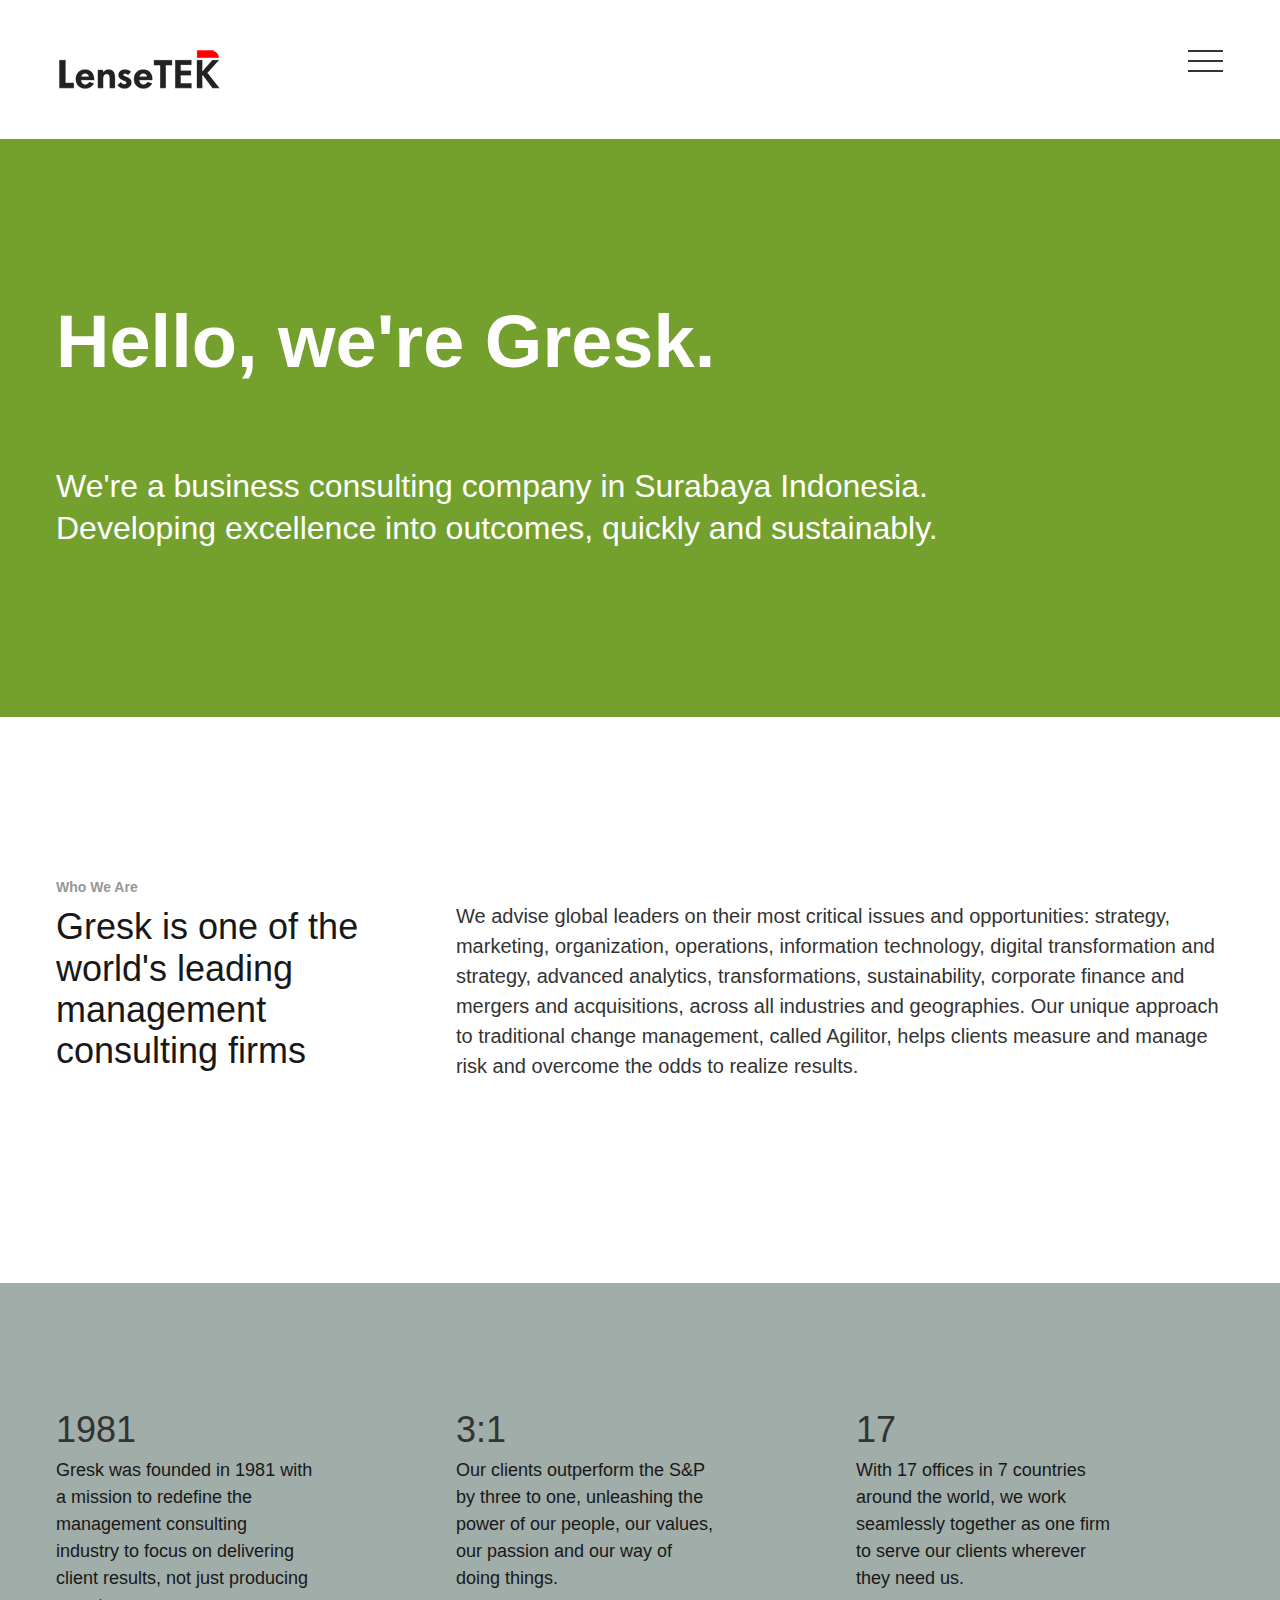
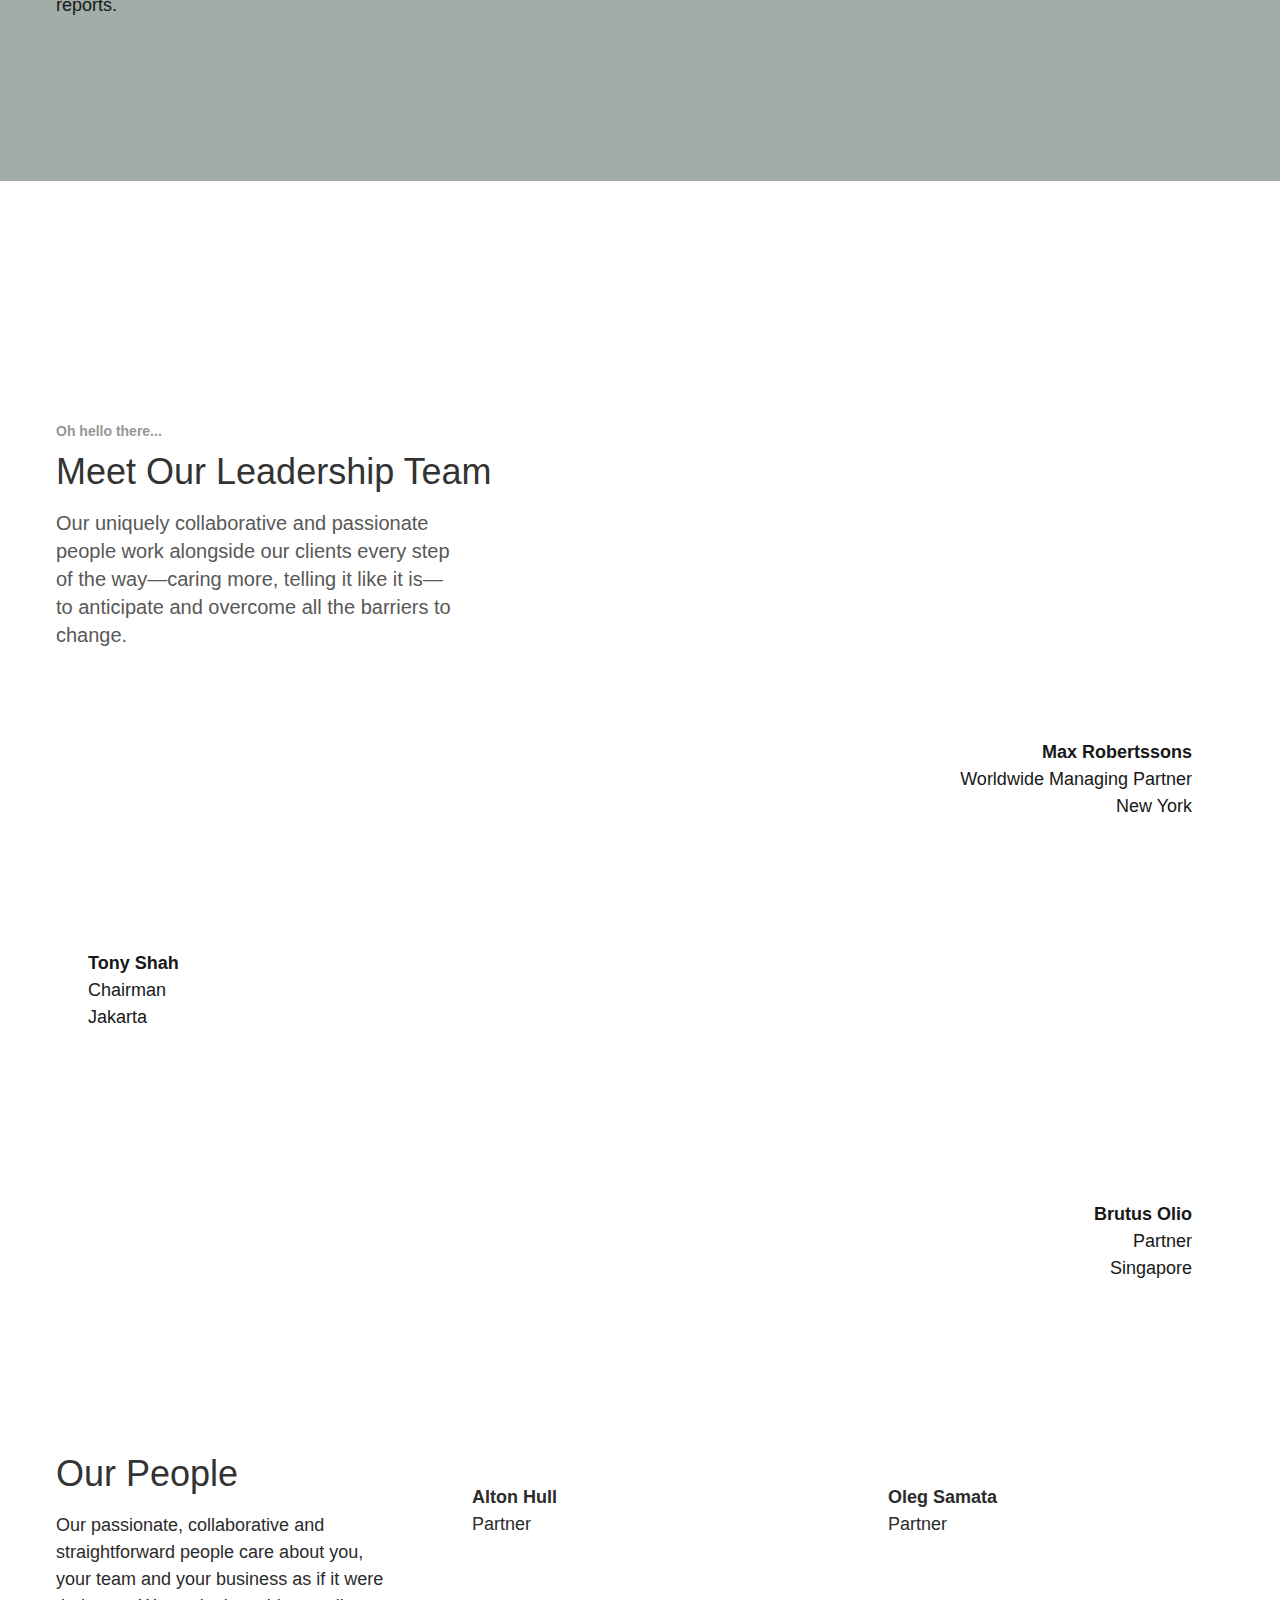
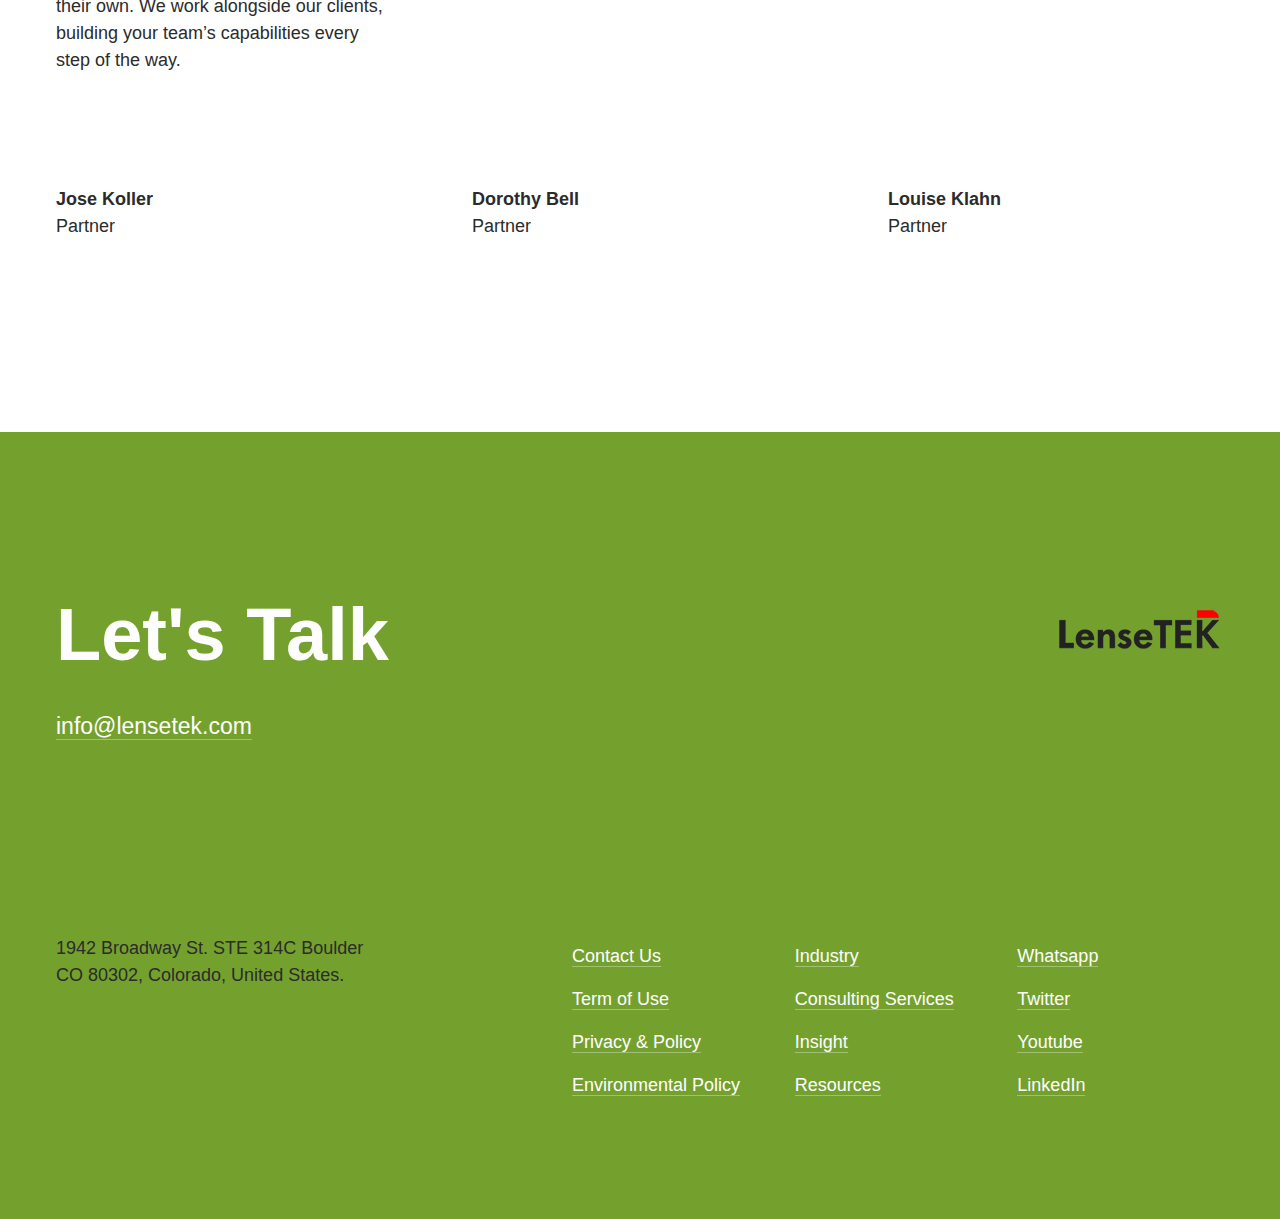
==== about.html @ 1c57162d "Update about.html" ====
<!DOCTYPE html>
<!--  This site was created in Webflow. http://www.webflow.com  -->
<!--  Last Published: Thu Jul 11 2019 02:22:28 GMT+0000 (UTC)  -->
<html
  data-wf-page="5d15b0f7940ad01606e77130"
  data-wf-site="5d11db7bf9a609f7ab646d8c"
>
  <head>
    <meta charset="utf-8" />
    <title>About</title>
    <meta
      content="Some keywords that best describes your site"
      name="description"
    />
    <meta content="About" property="og:title" />
    <meta
      content="Some keywords that best describes your site"
      property="og:description"
    />
    <meta content="summary" name="twitter:card" />
    <meta content="width=device-width, initial-scale=1" name="viewport" />

    <link href="css/normalize.css" rel="stylesheet" type="text/css" />
    <link href="css/webflow.css" rel="stylesheet" type="text/css" />
    <link href="css/gresk.webflow.css" rel="stylesheet" type="text/css" />
    <script
      src="https://ajax.googleapis.com/ajax/libs/webfont/1.6.26/webfont.js"
      type="text/javascript"
    ></script>
    <script type="text/javascript">
      WebFont.load({
        google: {
          families: [
            "Montserrat:100,100italic,200,200italic,300,300italic,400,400italic,500,500italic,600,600italic,700,700italic,800,800italic,900,900italic",
            "Gothic A1:regular,700,900",
          ],
        },
      });
    </script>
    <!-- [if lt IE 9]><script src="https://cdnjs.cloudflare.com/ajax/libs/html5shiv/3.7.3/html5shiv.min.js" type="text/javascript"></script><![endif] -->

    <link href="images/Slice-2.png" rel="shortcut icon" type="image/x-icon" />
    <link href="images/Slice-2_1.png" rel="apple-touch-icon" />
  </head>
  <body>
    <div class="nav-wrapper">
      <div class="container navigation-bar">
        <div class="logo">
          <a href="index.html" class="logo-block w-inline-block"
            ><img src="images/Lensetek.png" alt=""
          /></a>
        </div>
        <div class="navbar">
          <div
            data-collapse="all"
            data-animation="default"
            data-duration="400"
            class="simple-nav w-nav"
          >
            <div class="menu-container w-container">
              <nav role="navigation" class="simple-nav-link-holder w-nav-menu">
                <a href="index.html" class="simple-link w-nav-link">Home</a
                ><a href="about.html" class="simple-link w-nav-link w--current"
                  >About</a
                ><a
                  href="consulting-services.html"
                  class="simple-link w-nav-link"
                  >Consulting Services</a
                ><a href="contact-us.html" class="simple-link w-nav-link"
                  >Contact</a
                >
              </nav>
              <div data-ix="shortend" class="simple-menu-button w-nav-button">
                <div class="line-1 simple"></div>
                <div class="line-2 simple"></div>
                <div class="line-3 simple"></div>
              </div>
            </div>
          </div>
        </div>
      </div>
    </div>
    <div class="header-section">
      <div class="container header-container">
        <div class="col">
          <h1 class="heading-beta">Hello, we&#x27;re Gresk.</h1>
        </div>
      </div>
      <div class="container">
        <div class="col lg-12">
          <div class="ultra-big-fat-paragraph">
            We&#x27;re a business consulting company in Surabaya Indonesia.<br />Developing
            excellence into outcomes, quickly and sustainably.
          </div>
        </div>
      </div>
    </div>
    <div class="section padding-top-large">
      <div class="container">
        <div class="col lg-4">
          <div class="pre-title">Who We Are</div>
          <p class="heading-2">
            Gresk is one of the world&#x27;s leading management consulting firms
          </p>
        </div>
        <div class="col flow">
          <p class="fat-paragraph margin-top">
            We advise global leaders on their most critical issues and
            opportunities: strategy, marketing, organization, operations,
            information technology, digital transformation and strategy,
            advanced analytics, transformations, sustainability, corporate
            finance and mergers and acquisitions, across all industries and
            geographies. Our unique approach to traditional change management,
            called Agilitor, helps clients measure and manage risk and overcome
            the odds to realize results.
          </p>
        </div>
      </div>
    </div>
    <div class="section">
      <div class="container extended bg-accent vertical-padding-xtra-large">
        <div class="container">
          <div class="col lg-4">
            <div
              data-w-id="78e17f89-5df2-9b90-a77c-7625f9e46a4c"
              class="fact-numbers"
            >
              1981
            </div>
            <p class="short-description">
              Gresk was founded in 1981 with a mission to redefine the
              management consulting industry to focus on delivering client
              results, not just producing reports.
            </p>
          </div>
          <div class="col lg-4">
            <div
              data-w-id="e4146ecc-4098-86a0-d9c3-afc88fdfda62"
              class="fact-numbers"
            >
              3:1
            </div>
            <p class="short-description">
              Our clients outperform the S&amp;P by three to one, unleashing the
              power of our people, our values, our passion and our way of doing
              things.
            </p>
          </div>
          <div class="col lg-4">
            <div
              data-w-id="1133f1d4-de45-e237-1d0f-01ccca6af053"
              class="fact-numbers"
            >
              17
            </div>
            <p class="short-description">
              With 17 offices in 7 countries around the world, we work
              seamlessly together as one firm to serve our clients wherever they
              need us.
            </p>
          </div>
        </div>
      </div>
    </div>
    <div class="section padding-bottom-large padding-top-double">
      <div class="container flex-v overflow-hidden">
        <div class="col margin-bottom-large">
          <div class="pre-title">Oh hello there...</div>
          <div class="title-1">Meet Our Leadership Team</div>
          <p class="short-paragraph">
            Our uniquely collaborative and passionate people work alongside our
            clients every step of the way—caring more, telling it like it is—to
            anticipate and overcome all the barriers to change.
          </p>
        </div>
        <div class="col flex align-bottom margin-bottom-large">
          <p class="team-text align-right">
            <span class="team-name">Max Robertssons</span><br />Worldwide
            Managing Partner<br />New York
          </p>
          <img
            src="http://via.placeholder.com/800x450"
            alt=""
            class="leadership-photo"
          />
        </div>
        <div class="col flex margin-bottom-large">
          <img
            src="http://via.placeholder.com/800x450"
            alt=""
            class="leadership-photo"
          />
          <p class="team-text">
            <span class="team-name">Tony Shah</span><br />Chairman<br />Jakarta
          </p>
        </div>
        <div class="col flex margin-bottom-large">
          <p class="team-text align-right">
            <span class="team-name">Brutus Olio</span
            ><br />Partner<br />Singapore
          </p>
          <img
            src="http://via.placeholder.com/800x450"
            alt=""
            class="leadership-photo"
          />
        </div>
        <div class="col">
          <div class="w-layout-grid team-grid">
            <div id="w-node-661b41d1bced-06e77130" class="team-item-container">
              <div class="title-1">Our People</div>
              <div>
                Our passionate, collaborative and straightforward people care
                about you, your team and your business as if it were their own.
                We work alongside our clients, building your team’s capabilities
                every step of the way.
              </div>
            </div>
            <div class="team-item-container">
              <img
                src="http://via.placeholder.com/340x225"
                alt=""
                class="team-people-photo margin-bottom"
              />
              <div class="team-name">Alton Hull</div>
              <div>Partner</div>
            </div>
            <div class="team-item-container">
              <img
                src="http://via.placeholder.com/340x225"
                alt=""
                class="team-people-photo margin-bottom"
              />
              <div class="team-name">Oleg Samata</div>
              <div>Partner</div>
            </div>
            <div class="team-item-container">
              <img
                src="http://via.placeholder.com/340x225"
                alt=""
                class="team-people-photo margin-bottom"
              />
              <div class="team-name">Jose Koller</div>
              <div>Partner</div>
            </div>
            <div class="team-item-container">
              <img
                src="http://via.placeholder.com/340x225"
                alt=""
                class="team-people-photo margin-bottom"
              />
              <div class="team-name">Dorothy Bell</div>
              <div>Partner</div>
            </div>
            <div class="team-item-container">
              <img
                src="http://via.placeholder.com/340x225"
                alt=""
                class="team-people-photo margin-bottom"
              />
              <div class="team-name">Louise Klahn</div>
              <div>Partner</div>
            </div>
          </div>
        </div>
      </div>
    </div>
    <div class="section section-footer">
      <div class="container footer-top">
        <div class="col flow">
          <div class="heading-beta margin-bottom">Let&#x27;s Talk</div>
          <a href="mailto:info@lensetek.com" class="email-address"
            >info@lensetek.com</a
          >
        </div>
        <div class="col sm-12"><img src="images/Lensetek.png" alt="" /></div>
      </div>
      <div class="container">
        <div class="col flow">
          <div>
            1942 Broadway St. STE 314C Boulder<br />CO 80302, Colorado, United
            States.
          </div>
        </div>
        <div class="col flex flex-width-700">
          <div class="footer-nav-block flex xs-12">
            <div class="footer-menu-list">
              <a href="#" class="footer-link-item">Contact Us</a>
            </div>
            <div class="footer-menu-list">
              <a href="#" class="footer-link-item">Term of Use</a>
            </div>
            <div class="footer-menu-list">
              <a href="#" class="footer-link-item">Privacy & Policy</a>
            </div>
            <div class="footer-menu-list">
              <a href="#" class="footer-link-item">Environmental Policy</a>
            </div>
          </div>
          <div class="footer-nav-block flex xs-12">
            <div class="footer-menu-list">
              <a href="#" class="footer-link-item">Industry</a>
            </div>
            <div class="footer-menu-list">
              <a href="#" class="footer-link-item">Consulting Services</a>
            </div>
            <div class="footer-menu-list">
              <a href="#" class="footer-link-item">Insight</a>
            </div>
            <div class="footer-menu-list">
              <a href="#" class="footer-link-item">Resources</a>
            </div>
          </div>
          <div class="footer-nav-block flex xs-12">
            <div class="footer-menu-list">
              <a
                href="https://rebrand.ly/WebsiteLensetek1"
                class="footer-link-item"
                >Whatsapp</a
              >
            </div>
            <div class="footer-menu-list">
              <a
                href="https://twitter.com/andyismail?s=20"
                class="footer-link-item"
                >Twitter</a
              >
            </div>
            <div class="footer-menu-list">
              <a
                href="https://www.youtube.com/@asadeltek"
                class="footer-link-item"
                >Youtube</a
              >
            </div>
            <div class="footer-menu-list">
              <a
                href="https://id.linkedin.com/company/asadeltek"
                class="footer-link-item"
                >LinkedIn</a
              >
            </div>
          </div>
        </div>
      </div>
    </div>
    <script
      src="https://d3e54v103j8qbb.cloudfront.net/js/jquery-3.4.1.min.220afd743d.js"
      type="text/javascript"
      integrity="sha256-CSXorXvZcTkaix6Yvo6HppcZGetbYMGWSFlBw8HfCJo="
      crossorigin="anonymous"
    ></script>
    <script src="js/webflow.js" type="text/javascript"></script>
    <!-- [if lte IE 9]><script src="https://cdnjs.cloudflare.com/ajax/libs/placeholders/3.0.2/placeholders.min.js"></script><![endif] -->
  </body>
</html>
---- css/webflow.css ----
@font-face {
  font-family: 'webflow-icons';
  src: url("[data-uri]") format('truetype');
  font-weight: normal;
  font-style: normal;
}
[class^="w-icon-"],
[class*=" w-icon-"] {
  /* use !important to prevent issues with browser extensions that change fonts */
  font-family: 'webflow-icons' !important;
  speak: none;
  font-style: normal;
  font-weight: normal;
  font-variant: normal;
  text-transform: none;
  line-height: 1;
  /* Better Font Rendering =========== */
  -webkit-font-smoothing: antialiased;
  -moz-osx-font-smoothing: grayscale;
}
.w-icon-slider-right:before {
  content: "\e600";
}
.w-icon-slider-left:before {
  content: "\e601";
}
.w-icon-nav-menu:before {
  content: "\e602";
}
.w-icon-arrow-down:before,
.w-icon-dropdown-toggle:before {
  content: "\e603";
}
.w-icon-file-upload-remove:before {
  content: "\e900";
}
.w-icon-file-upload-icon:before {
  content: "\e903";
}
* {
  -webkit-box-sizing: border-box;
  -moz-box-sizing: border-box;
  box-sizing: border-box;
}
html {
  height: 100%;
}
body {
  margin: 0;
  min-height: 100%;
  background-color: #fff;
  font-family: Arial, sans-serif;
  font-size: 14px;
  line-height: 20px;
  color: #333;
}
img {
  max-width: 100%;
  vertical-align: middle;
  display: inline-block;
}
html.w-mod-touch * {
  background-attachment: scroll !important;
}
.w-block {
  display: block;
}
.w-inline-block {
  max-width: 100%;
  display: inline-block;
}
.w-clearfix:before,
.w-clearfix:after {
  content: " ";
  display: table;
  grid-column-start: 1;
  grid-row-start: 1;
  grid-column-end: 2;
  grid-row-end: 2;
}
.w-clearfix:after {
  clear: both;
}
.w-hidden {
  display: none;
}
.w-button {
  display: inline-block;
  padding: 9px 15px;
  background-color: #3898EC;
  color: white;
  border: 0;
  line-height: inherit;
  text-decoration: none;
  cursor: pointer;
  border-radius: 0;
}
input.w-button {
  -webkit-appearance: button;
}
html[data-w-dynpage] [data-w-cloak] {
  color: transparent !important;
}
.w-webflow-badge,
.w-webflow-badge * {
  position: static;
  left: auto;
  top: auto;
  right: auto;
  bottom: auto;
  z-index: auto;
  display: block;
  visibility: visible;
  overflow: visible;
  overflow-x: visible;
  overflow-y: visible;
  box-sizing: border-box;
  width: auto;
  height: auto;
  max-height: none;
  max-width: none;
  min-height: 0;
  min-width: 0;
  margin: 0;
  padding: 0;
  float: none;
  clear: none;
  border: 0 none transparent;
  border-radius: 0;
  background: none;
  background-image: none;
  background-position: 0% 0%;
  background-size: auto auto;
  background-repeat: repeat;
  background-origin: padding-box;
  background-clip: border-box;
  background-attachment: scroll;
  background-color: transparent;
  box-shadow: none;
  opacity: 1.0;
  transform: none;
  transition: none;
  direction: ltr;
  font-family: inherit;
  font-weight: inherit;
  color: inherit;
  font-size: inherit;
  line-height: inherit;
  font-style: inherit;
  font-variant: inherit;
  text-align: inherit;
  letter-spacing: inherit;
  text-decoration: inherit;
  text-indent: 0;
  text-transform: inherit;
  list-style-type: disc;
  text-shadow: none;
  font-smoothing: auto;
  vertical-align: baseline;
  cursor: inherit;
  white-space: inherit;
  word-break: normal;
  word-spacing: normal;
  word-wrap: normal;
}
.w-webflow-badge {
  position: fixed !important;
  display: inline-block !important;
  visibility: visible !important;
  opacity: 1 !important;
  z-index: 2147483647 !important;
  top: auto !important;
  right: 12px !important;
  bottom: 12px !important;
  left: auto !important;
  color: #AAADB0 !important;
  background-color: #fff !important;
  border-radius: 3px !important;
  padding: 6px 8px 6px 6px !important;
  font-size: 12px !important;
  opacity: 1.0 !important;
  line-height: 14px !important;
  text-decoration: none !important;
  transform: none !important;
  margin: 0 !important;
  width: auto !important;
  height: auto !important;
  overflow: visible !important;
  white-space: nowrap;
  box-shadow: 0 0 0 1px rgba(0, 0, 0, 0.1), 0px 1px 3px rgba(0, 0, 0, 0.1);
  cursor: pointer;
}
.w-webflow-badge > img {
  display: inline-block !important;
  visibility: visible !important;
  opacity: 1 !important;
  vertical-align: middle !important;
}
h1,
h2,
h3,
h4,
h5,
h6 {
  font-weight: bold;
  margin-bottom: 10px;
}
h1 {
  font-size: 38px;
  line-height: 44px;
  margin-top: 20px;
}
h2 {
  font-size: 32px;
  line-height: 36px;
  margin-top: 20px;
}
h3 {
  font-size: 24px;
  line-height: 30px;
  margin-top: 20px;
}
h4 {
  font-size: 18px;
  line-height: 24px;
  margin-top: 10px;
}
h5 {
  font-size: 14px;
  line-height: 20px;
  margin-top: 10px;
}
h6 {
  font-size: 12px;
  line-height: 18px;
  margin-top: 10px;
}
p {
  margin-top: 0;
  margin-bottom: 10px;
}
blockquote {
  margin: 0 0 10px 0;
  padding: 10px 20px;
  border-left: 5px solid #E2E2E2;
  font-size: 18px;
  line-height: 22px;
}
figure {
  margin: 0;
  margin-bottom: 10px;
}
figcaption {
  margin-top: 5px;
  text-align: center;
}
ul,
ol {
  margin-top: 0px;
  margin-bottom: 10px;
  padding-left: 40px;
}
.w-list-unstyled {
  padding-left: 0;
  list-style: none;
}
.w-embed:before,
.w-embed:after {
  content: " ";
  display: table;
  grid-column-start: 1;
  grid-row-start: 1;
  grid-column-end: 2;
  grid-row-end: 2;
}
.w-embed:after {
  clear: both;
}
.w-video {
  width: 100%;
  position: relative;
  padding: 0;
}
.w-video iframe,
.w-video object,
.w-video embed {
  position: absolute;
  top: 0;
  left: 0;
  width: 100%;
  height: 100%;
}
fieldset {
  padding: 0;
  margin: 0;
  border: 0;
}
button,
html input[type="button"],
input[type="reset"] {
  border: 0;
  cursor: pointer;
  -webkit-appearance: button;
}
.w-form {
  margin: 0 0 15px;
}
.w-form-done {
  display: none;
  padding: 20px;
  text-align: center;
  background-color: #dddddd;
}
.w-form-fail {
  display: none;
  margin-top: 10px;
  padding: 10px;
  background-color: #ffdede;
}
label {
  display: block;
  margin-bottom: 5px;
  font-weight: bold;
}
.w-input,
.w-select {
  display: block;
  width: 100%;
  height: 38px;
  padding: 8px 12px;
  margin-bottom: 10px;
  font-size: 14px;
  line-height: 1.428571429;
  color: #333333;
  vertical-align: middle;
  background-color: #ffffff;
  border: 1px solid #cccccc;
}
.w-input:-moz-placeholder,
.w-select:-moz-placeholder {
  color: #999;
}
.w-input::-moz-placeholder,
.w-select::-moz-placeholder {
  color: #999;
  opacity: 1;
}
.w-input:-ms-input-placeholder,
.w-select:-ms-input-placeholder {
  color: #999;
}
.w-input::-webkit-input-placeholder,
.w-select::-webkit-input-placeholder {
  color: #999;
}
.w-input:focus,
.w-select:focus {
  border-color: #3898EC;
  outline: 0;
}
.w-input[disabled],
.w-select[disabled],
.w-input[readonly],
.w-select[readonly],
fieldset[disabled] .w-input,
fieldset[disabled] .w-select {
  cursor: not-allowed;
  background-color: #eeeeee;
}
textarea.w-input,
textarea.w-select {
  height: auto;
}
.w-select {
  background-color: #f3f3f3;
}
.w-select[multiple] {
  height: auto;
}
.w-form-label {
  display: inline-block;
  cursor: pointer;
  font-weight: normal;
  margin-bottom: 0px;
}
.w-radio {
  display: block;
  margin-bottom: 5px;
  padding-left: 20px;
}
.w-radio:before,
.w-radio:after {
  content: " ";
  display: table;
  grid-column-start: 1;
  grid-row-start: 1;
  grid-column-end: 2;
  grid-row-end: 2;
}
.w-radio:after {
  clear: both;
}
.w-radio-input {
  margin: 4px 0 0;
  margin-top: 1px \9;
  line-height: normal;
  float: left;
  margin-left: -20px;
}
.w-radio-input {
  margin-top: 3px;
}
.w-file-upload {
  display: block;
  margin-bottom: 10px;
}
.w-file-upload-input {
  width: 0.1px;
  height: 0.1px;
  opacity: 0;
  overflow: hidden;
  position: absolute;
  z-index: -100;
}
.w-file-upload-default,
.w-file-upload-uploading,
.w-file-upload-success {
  display: inline-block;
  color: #333333;
}
.w-file-upload-error {
  display: block;
  margin-top: 10px;
}
.w-file-upload-default.w-hidden,
.w-file-upload-uploading.w-hidden,
.w-file-upload-error.w-hidden,
.w-file-upload-success.w-hidden {
  display: none;
}
.w-file-upload-uploading-btn {
  display: flex;
  font-size: 14px;
  font-weight: normal;
  cursor: pointer;
  margin: 0;
  padding: 8px 12px;
  border: 1px solid #cccccc;
  background-color: #fafafa;
}
.w-file-upload-file {
  display: flex;
  flex-grow: 1;
  justify-content: space-between;
  margin: 0;
  padding: 8px 9px 8px 11px;
  border: 1px solid #cccccc;
  background-color: #fafafa;
}
.w-file-upload-file-name {
  font-size: 14px;
  font-weight: normal;
  display: block;
}
.w-file-remove-link {
  margin-top: 3px;
  margin-left: 10px;
  width: auto;
  height: auto;
  padding: 3px;
  display: block;
  cursor: pointer;
}
.w-icon-file-upload-remove {
  margin: auto;
  font-size: 10px;
}
.w-file-upload-error-msg {
  display: inline-block;
  color: #ea384c;
  padding: 2px 0;
}
.w-file-upload-info {
  display: inline-block;
  line-height: 38px;
  padding: 0 12px;
}
.w-file-upload-label {
  display: inline-block;
  font-size: 14px;
  font-weight: normal;
  cursor: pointer;
  margin: 0;
  padding: 8px 12px;
  border: 1px solid #cccccc;
  background-color: #fafafa;
}
.w-icon-file-upload-icon,
.w-icon-file-upload-uploading {
  display: inline-block;
  margin-right: 8px;
  width: 20px;
}
.w-icon-file-upload-uploading {
  height: 20px;
}
.w-container {
  margin-left: auto;
  margin-right: auto;
  max-width: 940px;
}
.w-container:before,
.w-container:after {
  content: " ";
  display: table;
  grid-column-start: 1;
  grid-row-start: 1;
  grid-column-end: 2;
  grid-row-end: 2;
}
.w-container:after {
  clear: both;
}
.w-container .w-row {
  margin-left: -10px;
  margin-right: -10px;
}
.w-row:before,
.w-row:after {
  content: " ";
  display: table;
  grid-column-start: 1;
  grid-row-start: 1;
  grid-column-end: 2;
  grid-row-end: 2;
}
.w-row:after {
  clear: both;
}
.w-row .w-row {
  margin-left: 0;
  margin-right: 0;
}
.w-col {
  position: relative;
  float: left;
  width: 100%;
  min-height: 1px;
  padding-left: 10px;
  padding-right: 10px;
}
.w-col .w-col {
  padding-left: 0;
  padding-right: 0;
}
.w-col-1 {
  width: 8.33333333%;
}
.w-col-2 {
  width: 16.66666667%;
}
.w-col-3 {
  width: 25%;
}
.w-col-4 {
  width: 33.33333333%;
}
.w-col-5 {
  width: 41.66666667%;
}
.w-col-6 {
  width: 50%;
}
.w-col-7 {
  width: 58.33333333%;
}
.w-col-8 {
  width: 66.66666667%;
}
.w-col-9 {
  width: 75%;
}
.w-col-10 {
  width: 83.33333333%;
}
.w-col-11 {
  width: 91.66666667%;
}
.w-col-12 {
  width: 100%;
}
.w-hidden-main {
  display: none !important;
}
@media screen and (max-width: 991px) {
  .w-container {
    max-width: 728px;
  }
  .w-hidden-main {
    display: inherit !important;
  }
  .w-hidden-medium {
    display: none !important;
  }
  .w-col-medium-1 {
    width: 8.33333333%;
  }
  .w-col-medium-2 {
    width: 16.66666667%;
  }
  .w-col-medium-3 {
    width: 25%;
  }
  .w-col-medium-4 {
    width: 33.33333333%;
  }
  .w-col-medium-5 {
    width: 41.66666667%;
  }
  .w-col-medium-6 {
    width: 50%;
  }
  .w-col-medium-7 {
    width: 58.33333333%;
  }
  .w-col-medium-8 {
    width: 66.66666667%;
  }
  .w-col-medium-9 {
    width: 75%;
  }
  .w-col-medium-10 {
    width: 83.33333333%;
  }
  .w-col-medium-11 {
    width: 91.66666667%;
  }
  .w-col-medium-12 {
    width: 100%;
  }
  .w-col-stack {
    width: 100%;
    left: auto;
    right: auto;
  }
}
@media screen and (max-width: 767px) {
  .w-hidden-main {
    display: inherit !important;
  }
  .w-hidden-medium {
    display: inherit !important;
  }
  .w-hidden-small {
    display: none !important;
  }
  .w-row,
  .w-container .w-row {
    margin-left: 0;
    margin-right: 0;
  }
  .w-col {
    width: 100%;
    left: auto;
    right: auto;
  }
  .w-col-small-1 {
    width: 8.33333333%;
  }
  .w-col-small-2 {
    width: 16.66666667%;
  }
  .w-col-small-3 {
    width: 25%;
  }
  .w-col-small-4 {
    width: 33.33333333%;
  }
  .w-col-small-5 {
    width: 41.66666667%;
  }
  .w-col-small-6 {
    width: 50%;
  }
  .w-col-small-7 {
    width: 58.33333333%;
  }
  .w-col-small-8 {
    width: 66.66666667%;
  }
  .w-col-small-9 {
    width: 75%;
  }
  .w-col-small-10 {
    width: 83.33333333%;
  }
  .w-col-small-11 {
    width: 91.66666667%;
  }
  .w-col-small-12 {
    width: 100%;
  }
}
@media screen and (max-width: 479px) {
  .w-container {
    max-width: none;
  }
  .w-hidden-main {
    display: inherit !important;
  }
  .w-hidden-medium {
    display: inherit !important;
  }
  .w-hidden-small {
    display: inherit !important;
  }
  .w-hidden-tiny {
    display: none !important;
  }
  .w-col {
    width: 100%;
  }
  .w-col-tiny-1 {
    width: 8.33333333%;
  }
  .w-col-tiny-2 {
    width: 16.66666667%;
  }
  .w-col-tiny-3 {
    width: 25%;
  }
  .w-col-tiny-4 {
    width: 33.33333333%;
  }
  .w-col-tiny-5 {
    width: 41.66666667%;
  }
  .w-col-tiny-6 {
    width: 50%;
  }
  .w-col-tiny-7 {
    width: 58.33333333%;
  }
  .w-col-tiny-8 {
    width: 66.66666667%;
  }
  .w-col-tiny-9 {
    width: 75%;
  }
  .w-col-tiny-10 {
    width: 83.33333333%;
  }
  .w-col-tiny-11 {
    width: 91.66666667%;
  }
  .w-col-tiny-12 {
    width: 100%;
  }
}
.w-widget {
  position: relative;
}
.w-widget-map {
  width: 100%;
  height: 400px;
}
.w-widget-map label {
  width: auto;
  display: inline;
}
.w-widget-map img {
  max-width: inherit;
}
.w-widget-map .gm-style-iw {
  text-align: center;
}
.w-widget-map .gm-style-iw > button {
  display: none !important;
}
.w-widget-twitter {
  overflow: hidden;
}
.w-widget-twitter-count-shim {
  display: inline-block;
  vertical-align: top;
  position: relative;
  width: 28px;
  height: 20px;
  text-align: center;
  background: white;
  border: #758696 solid 1px;
  border-radius: 3px;
}
.w-widget-twitter-count-shim * {
  pointer-events: none;
  -webkit-user-select: none;
  -moz-user-select: none;
  -ms-user-select: none;
  user-select: none;
}
.w-widget-twitter-count-shim .w-widget-twitter-count-inner {
  position: relative;
  font-size: 15px;
  line-height: 12px;
  text-align: center;
  color: #999;
  font-family: serif;
}
.w-widget-twitter-count-shim .w-widget-twitter-count-clear {
  position: relative;
  display: block;
}
.w-widget-twitter-count-shim.w--large {
  width: 36px;
  height: 28px;
  margin-left: 7px;
}
.w-widget-twitter-count-shim.w--large .w-widget-twitter-count-inner {
  font-size: 18px;
  line-height: 18px;
}
.w-widget-twitter-count-shim:not(.w--vertical) {
  margin-left: 5px;
  margin-right: 8px;
}
.w-widget-twitter-count-shim:not(.w--vertical).w--large {
  margin-left: 6px;
}
.w-widget-twitter-count-shim:not(.w--vertical):before,
.w-widget-twitter-count-shim:not(.w--vertical):after {
  top: 50%;
  left: 0;
  border: solid transparent;
  content: " ";
  height: 0;
  width: 0;
  position: absolute;
  pointer-events: none;
}
.w-widget-twitter-count-shim:not(.w--vertical):before {
  border-color: rgba(117, 134, 150, 0);
  border-right-color: #5d6c7b;
  border-width: 4px;
  margin-left: -9px;
  margin-top: -4px;
}
.w-widget-twitter-count-shim:not(.w--vertical).w--large:before {
  border-width: 5px;
  margin-left: -10px;
  margin-top: -5px;
}
.w-widget-twitter-count-shim:not(.w--vertical):after {
  border-color: rgba(255, 255, 255, 0);
  border-right-color: white;
  border-width: 4px;
  margin-left: -8px;
  margin-top: -4px;
}
.w-widget-twitter-count-shim:not(.w--vertical).w--large:after {
  border-width: 5px;
  margin-left: -9px;
  margin-top: -5px;
}
.w-widget-twitter-count-shim.w--vertical {
  width: 61px;
  height: 33px;
  margin-bottom: 8px;
}
.w-widget-twitter-count-shim.w--vertical:before,
.w-widget-twitter-count-shim.w--vertical:after {
  top: 100%;
  left: 50%;
  border: solid transparent;
  content: " ";
  height: 0;
  width: 0;
  position: absolute;
  pointer-events: none;
}
.w-widget-twitter-count-shim.w--vertical:before {
  border-color: rgba(117, 134, 150, 0);
  border-top-color: #5d6c7b;
  border-width: 5px;
  margin-left: -5px;
}
.w-widget-twitter-count-shim.w--vertical:after {
  border-color: rgba(255, 255, 255, 0);
  border-top-color: white;
  border-width: 4px;
  margin-left: -4px;
}
.w-widget-twitter-count-shim.w--vertical .w-widget-twitter-count-inner {
  font-size: 18px;
  line-height: 22px;
}
.w-widget-twitter-count-shim.w--vertical.w--large {
  width: 76px;
}
.w-widget-gplus {
  overflow: hidden;
}
.w-background-video {
  position: relative;
  overflow: hidden;
  height: 500px;
  color: white;
}
.w-background-video > video {
  background-size: cover;
  background-position: 50% 50%;
  position: absolute;
  right: -100%;
  bottom: -100%;
  top: -100%;
  left: -100%;
  margin: auto;
  min-width: 100%;
  min-height: 100%;
  z-index: -100;
}
.w-background-video > video::-webkit-media-controls-start-playback-button {
  display: none !important;
  -webkit-appearance: none;
}
.w-slider {
  position: relative;
  height: 300px;
  text-align: center;
  background: #dddddd;
  clear: both;
  -webkit-tap-highlight-color: rgba(0, 0, 0, 0);
  tap-highlight-color: rgba(0, 0, 0, 0);
}
.w-slider-mask {
  position: relative;
  display: block;
  overflow: hidden;
  z-index: 1;
  left: 0;
  right: 0;
  height: 100%;
  white-space: nowrap;
}
.w-slide {
  position: relative;
  display: inline-block;
  vertical-align: top;
  width: 100%;
  height: 100%;
  white-space: normal;
  text-align: left;
}
.w-slider-nav {
  position: absolute;
  z-index: 2;
  top: auto;
  right: 0;
  bottom: 0;
  left: 0;
  margin: auto;
  padding-top: 10px;
  height: 40px;
  text-align: center;
  -webkit-tap-highlight-color: rgba(0, 0, 0, 0);
  tap-highlight-color: rgba(0, 0, 0, 0);
}
.w-slider-nav.w-round > div {
  border-radius: 100%;
}
.w-slider-nav.w-num > div {
  width: auto;
  height: auto;
  padding: 0.2em 0.5em;
  font-size: inherit;
  line-height: inherit;
}
.w-slider-nav.w-shadow > div {
  box-shadow: 0 0 3px rgba(51, 51, 51, 0.4);
}
.w-slider-nav-invert {
  color: #fff;
}
.w-slider-nav-invert > div {
  background-color: rgba(34, 34, 34, 0.4);
}
.w-slider-nav-invert > div.w-active {
  background-color: #222;
}
.w-slider-dot {
  position: relative;
  display: inline-block;
  width: 1em;
  height: 1em;
  background-color: rgba(255, 255, 255, 0.4);
  cursor: pointer;
  margin: 0 3px 0.5em;
  transition: background-color 100ms, color 100ms;
}
.w-slider-dot.w-active {
  background-color: #fff;
}
.w-slider-arrow-left,
.w-slider-arrow-right {
  position: absolute;
  width: 80px;
  top: 0;
  right: 0;
  bottom: 0;
  left: 0;
  margin: auto;
  cursor: pointer;
  overflow: hidden;
  color: white;
  font-size: 40px;
  -webkit-tap-highlight-color: rgba(0, 0, 0, 0);
  tap-highlight-color: rgba(0, 0, 0, 0);
  -webkit-user-select: none;
  -moz-user-select: none;
  -ms-user-select: none;
  user-select: none;
}
.w-slider-arrow-left [class^="w-icon-"],
.w-slider-arrow-right [class^="w-icon-"],
.w-slider-arrow-left [class*=" w-icon-"],
.w-slider-arrow-right [class*=" w-icon-"] {
  position: absolute;
}
.w-slider-arrow-left {
  z-index: 3;
  right: auto;
}
.w-slider-arrow-right {
  z-index: 4;
  left: auto;
}
.w-icon-slider-left,
.w-icon-slider-right {
  top: 0;
  right: 0;
  bottom: 0;
  left: 0;
  margin: auto;
  width: 1em;
  height: 1em;
}
.w-dropdown {
  display: inline-block;
  position: relative;
  text-align: left;
  margin-left: auto;
  margin-right: auto;
  z-index: 900;
}
.w-dropdown-btn,
.w-dropdown-toggle,
.w-dropdown-link {
  position: relative;
  vertical-align: top;
  text-decoration: none;
  color: #222222;
  padding: 20px;
  text-align: left;
  margin-left: auto;
  margin-right: auto;
  white-space: nowrap;
}
.w-dropdown-toggle {
  -webkit-user-select: none;
  -moz-user-select: none;
  -ms-user-select: none;
  user-select: none;
  display: inline-block;
  cursor: pointer;
  padding-right: 40px;
}
.w-icon-dropdown-toggle {
  position: absolute;
  top: 0;
  right: 0;
  bottom: 0;
  margin: auto;
  margin-right: 20px;
  width: 1em;
  height: 1em;
}
.w-dropdown-list {
  position: absolute;
  background: #dddddd;
  display: none;
  min-width: 100%;
}
.w-dropdown-list.w--open {
  display: block;
}
.w-dropdown-link {
  padding: 10px 20px;
  display: block;
  color: #222222;
}
.w-dropdown-link.w--current {
  color: #0082f3;
}
.w-nav[data-collapse="all"] .w-dropdown,
.w-nav[data-collapse="all"] .w-dropdown-toggle {
  display: block;
}
.w-nav[data-collapse="all"] .w-dropdown-list {
  position: static;
}
@media screen and (max-width: 991px) {
  .w-nav[data-collapse="medium"] .w-dropdown,
  .w-nav[data-collapse="medium"] .w-dropdown-toggle {
    display: block;
  }
  .w-nav[data-collapse="medium"] .w-dropdown-list {
    position: static;
  }
}
@media screen and (max-width: 767px) {
  .w-nav[data-collapse="small"] .w-dropdown,
  .w-nav[data-collapse="small"] .w-dropdown-toggle {
    display: block;
  }
  .w-nav[data-collapse="small"] .w-dropdown-list {
    position: static;
  }
  .w-nav-brand {
    padding-left: 10px;
  }
}
@media screen and (max-width: 479px) {
  .w-nav[data-collapse="tiny"] .w-dropdown,
  .w-nav[data-collapse="tiny"] .w-dropdown-toggle {
    display: block;
  }
  .w-nav[data-collapse="tiny"] .w-dropdown-list {
    position: static;
  }
}
/**
 * ## Note
 * Safari (on both iOS and OS X) does not handle viewport units (vh, vw) well.
 * For example percentage units do not work on descendants of elements that
 * have any dimensions expressed in viewport units. It also doesn’t handle them at
 * all in `calc()`.
 */
/**
 * Wrapper around all lightbox elements
 *
 * 1. Since the lightbox can receive focus, IE also gives it an outline.
 * 2. Fixes flickering on Chrome when a transition is in progress
 *    underneath the lightbox.
 */
.w-lightbox-backdrop {
  color: #000;
  cursor: auto;
  font-family: serif;
  font-size: medium;
  font-style: normal;
  font-variant: normal;
  font-weight: normal;
  letter-spacing: normal;
  line-height: normal;
  list-style: disc;
  text-align: start;
  text-indent: 0;
  text-shadow: none;
  text-transform: none;
  visibility: visible;
  white-space: normal;
  word-break: normal;
  word-spacing: normal;
  word-wrap: normal;
  position: fixed;
  top: 0;
  right: 0;
  bottom: 0;
  left: 0;
  color: #fff;
  font-family: "Helvetica Neue", Helvetica, Ubuntu, "Segoe UI", Verdana, sans-serif;
  font-size: 17px;
  line-height: 1.2;
  font-weight: 300;
  text-align: center;
  background: rgba(0, 0, 0, 0.9);
  z-index: 2000;
  outline: 0;
  /* 1 */
  opacity: 0;
  -webkit-user-select: none;
  -moz-user-select: none;
  -ms-user-select: none;
  -webkit-tap-highlight-color: transparent;
  -webkit-transform: translate(0, 0);
  /* 2 */
}
/**
 * Neat trick to bind the rubberband effect to our canvas instead of the whole
 * document on iOS. It also prevents a bug that causes the document underneath to scroll.
 */
.w-lightbox-backdrop,
.w-lightbox-container {
  height: 100%;
  overflow: auto;
  -webkit-overflow-scrolling: touch;
}
.w-lightbox-content {
  position: relative;
  height: 100vh;
  overflow: hidden;
}
.w-lightbox-view {
  position: absolute;
  width: 100vw;
  height: 100vh;
  opacity: 0;
}
.w-lightbox-view:before {
  content: "";
  height: 100vh;
}
/* .w-lightbox-content */
.w-lightbox-group,
.w-lightbox-group .w-lightbox-view,
.w-lightbox-group .w-lightbox-view:before {
  height: 86vh;
}
.w-lightbox-frame,
.w-lightbox-view:before {
  display: inline-block;
  vertical-align: middle;
}
/*
 * 1. Remove default margin set by user-agent on the <figure> element.
 */
.w-lightbox-figure {
  position: relative;
  margin: 0;
  /* 1 */
}
.w-lightbox-group .w-lightbox-figure {
  cursor: pointer;
}
/**
 * IE adds image dimensions as width and height attributes on the IMG tag,
 * but we need both width and height to be set to auto to enable scaling.
 */
.w-lightbox-img {
  width: auto;
  height: auto;
  max-width: none;
}
/**
 * 1. Reset if style is set by user on "All Images"
 */
.w-lightbox-image {
  display: block;
  float: none;
  /* 1 */
  max-width: 100vw;
  max-height: 100vh;
}
.w-lightbox-group .w-lightbox-image {
  max-height: 86vh;
}
.w-lightbox-caption {
  position: absolute;
  right: 0;
  bottom: 0;
  left: 0;
  padding: .5em 1em;
  background: rgba(0, 0, 0, 0.4);
  text-align: left;
  text-overflow: ellipsis;
  white-space: nowrap;
  overflow: hidden;
}
.w-lightbox-embed {
  position: absolute;
  top: 0;
  right: 0;
  bottom: 0;
  left: 0;
  width: 100%;
  height: 100%;
}
.w-lightbox-control {
  position: absolute;
  top: 0;
  width: 4em;
  background-size: 24px;
  background-repeat: no-repeat;
  background-position: center;
  cursor: pointer;
  -webkit-transition: all .3s;
  transition: all .3s;
}
.w-lightbox-left {
  display: none;
  bottom: 0;
  left: 0;
  /* <svg xmlns="http://www.w3.org/2000/svg" viewBox="-20 0 24 40" width="24" height="40"><g transform="rotate(45)"><path d="m0 0h5v23h23v5h-28z" opacity=".4"/><path d="m1 1h3v23h23v3h-26z" fill="#fff"/></g></svg> */
  background-image: url("[data-uri]");
}
.w-lightbox-right {
  display: none;
  right: 0;
  bottom: 0;
  /* <svg xmlns="http://www.w3.org/2000/svg" viewBox="-4 0 24 40" width="24" height="40"><g transform="rotate(45)"><path d="m0-0h28v28h-5v-23h-23z" opacity=".4"/><path d="m1 1h26v26h-3v-23h-23z" fill="#fff"/></g></svg> */
  background-image: url("[data-uri]");
}
/*
 * Without specifying the with and height inside the SVG, all versions of IE render the icon too small.
 * The bug does not seem to manifest itself if the elements are tall enough such as the above arrows.
 * (http://stackoverflow.com/questions/16092114/background-size-differs-in-internet-explorer)
 */
.w-lightbox-close {
  right: 0;
  height: 2.6em;
  /* <svg xmlns="http://www.w3.org/2000/svg" viewBox="-4 0 18 17" width="18" height="17"><g transform="rotate(45)"><path d="m0 0h7v-7h5v7h7v5h-7v7h-5v-7h-7z" opacity=".4"/><path d="m1 1h7v-7h3v7h7v3h-7v7h-3v-7h-7z" fill="#fff"/></g></svg> */
  background-image: url("[data-uri]");
  background-size: 18px;
}
/**
 * 1. All IE versions add extra space at the bottom without this.
 */
.w-lightbox-strip {
  position: absolute;
  bottom: 0;
  left: 0;
  right: 0;
  padding: 0 1vh;
  line-height: 0;
  /* 1 */
  white-space: nowrap;
  overflow-x: auto;
  overflow-y: hidden;
}
/*
 * 1. We use content-box to avoid having to do `width: calc(10vh + 2vw)`
 *    which doesn’t work in Safari anyway.
 * 2. Chrome renders images pixelated when switching to GPU. Making sure
 *    the parent is also rendered on the GPU (by setting translate3d for
 *    example) fixes this behavior.
 */
.w-lightbox-item {
  display: inline-block;
  width: 10vh;
  padding: 2vh 1vh;
  box-sizing: content-box;
  /* 1 */
  cursor: pointer;
  -webkit-transform: translate3d(0, 0, 0);
  /* 2 */
}
.w-lightbox-active {
  opacity: .3;
}
.w-lightbox-thumbnail {
  position: relative;
  height: 10vh;
  background: #222;
  overflow: hidden;
}
.w-lightbox-thumbnail-image {
  position: absolute;
  top: 0;
  left: 0;
}
.w-lightbox-thumbnail .w-lightbox-tall {
  top: 50%;
  width: 100%;
  -webkit-transform: translate(0, -50%);
  -ms-transform: translate(0, -50%);
  transform: translate(0, -50%);
}
.w-lightbox-thumbnail .w-lightbox-wide {
  left: 50%;
  height: 100%;
  -webkit-transform: translate(-50%, 0);
  -ms-transform: translate(-50%, 0);
  transform: translate(-50%, 0);
}
/*
 * Spinner
 *
 * Absolute pixel values are used to avoid rounding errors that would cause
 * the white spinning element to be misaligned with the track.
 */
.w-lightbox-spinner {
  position: absolute;
  top: 50%;
  left: 50%;
  box-sizing: border-box;
  width: 40px;
  height: 40px;
  margin-top: -20px;
  margin-left: -20px;
  border: 5px solid rgba(0, 0, 0, 0.4);
  border-radius: 50%;
  -webkit-animation: spin .8s infinite linear;
  animation: spin .8s infinite linear;
}
.w-lightbox-spinner:after {
  content: "";
  position: absolute;
  top: -4px;
  right: -4px;
  bottom: -4px;
  left: -4px;
  border: 3px solid transparent;
  border-bottom-color: #fff;
  border-radius: 50%;
}
/*
 * Utility classes
 */
.w-lightbox-hide {
  display: none;
}
.w-lightbox-noscroll {
  overflow: hidden;
}
@media (min-width: 768px) {
  .w-lightbox-content {
    height: 96vh;
    margin-top: 2vh;
  }
  .w-lightbox-view,
  .w-lightbox-view:before {
    height: 96vh;
  }
  /* .w-lightbox-content */
  .w-lightbox-group,
  .w-lightbox-group .w-lightbox-view,
  .w-lightbox-group .w-lightbox-view:before {
    height: 84vh;
  }
  .w-lightbox-image {
    max-width: 96vw;
    max-height: 96vh;
  }
  .w-lightbox-group .w-lightbox-image {
    max-width: 82.3vw;
    max-height: 84vh;
  }
  .w-lightbox-left,
  .w-lightbox-right {
    display: block;
    opacity: .5;
  }
  .w-lightbox-close {
    opacity: .8;
  }
  .w-lightbox-control:hover {
    opacity: 1;
  }
}
.w-lightbox-inactive,
.w-lightbox-inactive:hover {
  opacity: 0;
}
.w-richtext:before,
.w-richtext:after {
  content: " ";
  display: table;
  grid-column-start: 1;
  grid-row-start: 1;
  grid-column-end: 2;
  grid-row-end: 2;
}
.w-richtext:after {
  clear: both;
}
.w-richtext[contenteditable="true"]:before,
.w-richtext[contenteditable="true"]:after {
  white-space: initial;
}
.w-richtext ol,
.w-richtext ul {
  overflow: hidden;
}
.w-richtext .w-richtext-figure-selected.w-richtext-figure-type-video div:after,
.w-richtext .w-richtext-figure-selected[data-rt-type="video"] div:after {
  outline: 2px solid #2895f7;
}
.w-richtext .w-richtext-figure-selected.w-richtext-figure-type-image div,
.w-richtext .w-richtext-figure-selected[data-rt-type="image"] div {
  outline: 2px solid #2895f7;
}
.w-richtext figure.w-richtext-figure-type-video > div:after,
.w-richtext figure[data-rt-type="video"] > div:after {
  content: '';
  position: absolute;
  display: none;
  left: 0;
  top: 0;
  right: 0;
  bottom: 0;
}
.w-richtext figure {
  position: relative;
  max-width: 60%;
}
.w-richtext figure > div:before {
  cursor: default!important;
}
.w-richtext figure img {
  width: 100%;
}
.w-richtext figure figcaption.w-richtext-figcaption-placeholder {
  opacity: 0.6;
}
.w-richtext figure div {
  /* fix incorrectly sized selection border in the data manager */
  font-size: 0px;
  color: transparent;
}
.w-richtext figure.w-richtext-figure-type-image,
.w-richtext figure[data-rt-type="image"] {
  display: table;
}
.w-richtext figure.w-richtext-figure-type-image > div,
.w-richtext figure[data-rt-type="image"] > div {
  display: inline-block;
}
.w-richtext figure.w-richtext-figure-type-image > figcaption,
.w-richtext figure[data-rt-type="image"] > figcaption {
  display: table-caption;
  caption-side: bottom;
}
.w-richtext figure.w-richtext-figure-type-video,
.w-richtext figure[data-rt-type="video"] {
  width: 60%;
  height: 0;
}
.w-richtext figure.w-richtext-figure-type-video iframe,
.w-richtext figure[data-rt-type="video"] iframe {
  position: absolute;
  top: 0;
  left: 0;
  width: 100%;
  height: 100%;
}
.w-richtext figure.w-richtext-figure-type-video > div,
.w-richtext figure[data-rt-type="video"] > div {
  width: 100%;
}
.w-richtext figure.w-richtext-align-center {
  margin-right: auto;
  margin-left: auto;
  clear: both;
}
.w-richtext figure.w-richtext-align-center.w-richtext-figure-type-image > div,
.w-richtext figure.w-richtext-align-center[data-rt-type="image"] > div {
  max-width: 100%;
}
.w-richtext figure.w-richtext-align-normal {
  clear: both;
}
.w-richtext figure.w-richtext-align-fullwidth {
  width: 100%;
  max-width: 100%;
  text-align: center;
  clear: both;
  display: block;
  margin-right: auto;
  margin-left: auto;
}
.w-richtext figure.w-richtext-align-fullwidth > div {
  display: inline-block;
  /* padding-bottom is used for aspect ratios in video figures
      we want the div to inherit that so hover/selection borders in the designer-canvas
      fit right*/
  padding-bottom: inherit;
}
.w-richtext figure.w-richtext-align-fullwidth > figcaption {
  display: block;
}
.w-richtext figure.w-richtext-align-floatleft {
  float: left;
  margin-right: 15px;
  clear: none;
}
.w-richtext figure.w-richtext-align-floatright {
  float: right;
  margin-left: 15px;
  clear: none;
}
.w-nav {
  position: relative;
  background: #dddddd;
  z-index: 1000;
}
.w-nav:before,
.w-nav:after {
  content: " ";
  display: table;
  grid-column-start: 1;
  grid-row-start: 1;
  grid-column-end: 2;
  grid-row-end: 2;
}
.w-nav:after {
  clear: both;
}
.w-nav-brand {
  position: relative;
  float: left;
  text-decoration: none;
  color: #333333;
}
.w-nav-link {
  position: relative;
  display: inline-block;
  vertical-align: top;
  text-decoration: none;
  color: #222222;
  padding: 20px;
  text-align: left;
  margin-left: auto;
  margin-right: auto;
}
.w-nav-link.w--current {
  color: #0082f3;
}
.w-nav-menu {
  position: relative;
  float: right;
}
.w--nav-menu-open {
  display: block !important;
  position: absolute;
  top: 100%;
  left: 0;
  right: 0;
  background: #C8C8C8;
  text-align: center;
  overflow: visible;
  min-width: 200px;
}
.w--nav-link-open {
  display: block;
  position: relative;
}
.w-nav-overlay {
  position: absolute;
  overflow: hidden;
  display: none;
  top: 100%;
  left: 0;
  right: 0;
  width: 100%;
}
.w-nav-overlay .w--nav-menu-open {
  top: 0;
}
.w-nav[data-animation="over-left"] .w-nav-overlay {
  width: auto;
}
.w-nav[data-animation="over-left"] .w-nav-overlay,
.w-nav[data-animation="over-left"] .w--nav-menu-open {
  right: auto;
  z-index: 1;
  top: 0;
}
.w-nav[data-animation="over-right"] .w-nav-overlay {
  width: auto;
}
.w-nav[data-animation="over-right"] .w-nav-overlay,
.w-nav[data-animation="over-right"] .w--nav-menu-open {
  left: auto;
  z-index: 1;
  top: 0;
}
.w-nav-button {
  position: relative;
  float: right;
  padding: 18px;
  font-size: 24px;
  display: none;
  cursor: pointer;
  -webkit-tap-highlight-color: rgba(0, 0, 0, 0);
  tap-highlight-color: rgba(0, 0, 0, 0);
  -webkit-user-select: none;
  -moz-user-select: none;
  -ms-user-select: none;
  user-select: none;
}
.w-nav-button.w--open {
  background-color: #C8C8C8;
  color: white;
}
.w-nav[data-collapse="all"] .w-nav-menu {
  display: none;
}
.w-nav[data-collapse="all"] .w-nav-button {
  display: block;
}
@media screen and (max-width: 991px) {
  .w-nav[data-collapse="medium"] .w-nav-menu {
    display: none;
  }
  .w-nav[data-collapse="medium"] .w-nav-button {
    display: block;
  }
}
@media screen and (max-width: 767px) {
  .w-nav[data-collapse="small"] .w-nav-menu {
    display: none;
  }
  .w-nav[data-collapse="small"] .w-nav-button {
    display: block;
  }
  .w-nav-brand {
    padding-left: 10px;
  }
}
@media screen and (max-width: 479px) {
  .w-nav[data-collapse="tiny"] .w-nav-menu {
    display: none;
  }
  .w-nav[data-collapse="tiny"] .w-nav-button {
    display: block;
  }
}
.w-tabs {
  position: relative;
}
.w-tabs:before,
.w-tabs:after {
  content: " ";
  display: table;
  grid-column-start: 1;
  grid-row-start: 1;
  grid-column-end: 2;
  grid-row-end: 2;
}
.w-tabs:after {
  clear: both;
}
.w-tab-menu {
  position: relative;
}
.w-tab-link {
  position: relative;
  display: inline-block;
  vertical-align: top;
  text-decoration: none;
  padding: 9px 30px;
  text-align: left;
  cursor: pointer;
  color: #222222;
  background-color: #dddddd;
}
.w-tab-link.w--current {
  background-color: #C8C8C8;
}
.w-tab-content {
  position: relative;
  display: block;
  overflow: hidden;
}
.w-tab-pane {
  position: relative;
  display: none;
}
.w--tab-active {
  display: block;
}
@media screen and (max-width: 479px) {
  .w-tab-link {
    display: block;
  }
}
.w-ix-emptyfix:after {
  content: "";
}
@keyframes spin {
  0% {
    transform: rotate(0deg);
  }
  100% {
    transform: rotate(360deg);
  }
}
.w-dyn-empty {
  padding: 10px;
  background-color: #dddddd;
}
.w-dyn-bind-empty {
  display: none !important;
}
.w-condition-invisible {
  display: none !important;
}
---- css/gresk.webflow.css ----
.w-layout-grid {
  display: -ms-grid;
  display: grid;
  grid-auto-columns: 1fr;
  -ms-grid-columns: 1fr 1fr;
  grid-template-columns: 1fr 1fr;
  -ms-grid-rows: auto auto;
  grid-template-rows: auto auto;
  grid-row-gap: 16px;
  grid-column-gap: 16px;
}

body {
  font-family: 'Gothic A1', sans-serif;
  color: #2b2b2b;
  font-size: 18px;
  line-height: 1.5;
}

h1 {
  margin-top: 20px;
  margin-bottom: 10px;
  color: #333;
  font-size: 52px;
  line-height: 1.15;
  font-weight: 700;
}

h2 {
  margin-top: 20px;
  margin-bottom: 10px;
  color: #333;
  font-size: 36px;
  line-height: 1.15;
  font-weight: 700;
}

h3 {
  margin-top: 20px;
  margin-bottom: 10px;
  color: #333;
  font-size: 23px;
  line-height: 1.25;
  font-weight: 700;
}

h4 {
  margin-top: 10px;
  margin-bottom: 10px;
  color: #333;
  font-size: 18px;
  line-height: 1.5;
  font-weight: 700;
}

h5 {
  margin-top: 10px;
  margin-bottom: 10px;
  color: #333;
  font-size: 14px;
  line-height: 1.5;
  font-weight: 700;
}

h6 {
  margin-top: 10px;
  margin-bottom: 10px;
  color: #333;
  font-size: 11px;
  line-height: 1.5;
  font-weight: 700;
}

p {
  margin-bottom: 10px;
  color: #181818;
}

a {
  border-bottom: 1px solid #b4e2e7;
  color: #65bdc7;
  text-decoration: underline;
}

ul {
  margin-top: 0px;
  margin-bottom: 10px;
  padding-left: 40px;
}

ol {
  margin-top: 0px;
  margin-bottom: 10px;
  padding-left: 40px;
}

img {
  display: inline-block;
  max-width: 100%;
}

figcaption {
  margin-top: 5px;
  text-align: center;
}

.container {
  display: -webkit-box;
  display: -webkit-flex;
  display: -ms-flexbox;
  display: flex;
  width: 100%;
  max-width: 1200px;
  margin-right: auto;
  margin-left: auto;
}

.container.navigation-bar {
  position: static;
  top: 0px;
  z-index: 1000;
  background-color: #fff;
}

.container.flex-v {
  -webkit-box-orient: vertical;
  -webkit-box-direction: normal;
  -webkit-flex-direction: column;
  -ms-flex-direction: column;
  flex-direction: column;
}

.container.justify-right {
  -webkit-box-pack: end;
  -webkit-justify-content: flex-end;
  -ms-flex-pack: end;
  justify-content: flex-end;
}

.container.margin-bottom {
  display: -webkit-box;
  display: -webkit-flex;
  display: -ms-flexbox;
  display: flex;
}

.container.extended {
  max-width: 1360px;
  padding-right: 0px;
  padding-left: 0px;
}

.container.extended.bg-accent {
  background-color: #a0ada9;
}

.container.extended.bg-accent.padding-top {
  padding-top: 32px;
}

.container.extended.bg-accent.vertical-padding-large {
  padding-top: 80px;
  padding-bottom: 80px;
}

.container.extended.bg-accent.vertical-padding-large.position-relative {
  position: relative;
}

.container.extended.bg-accent.vertical-padding-xtra-large {
  padding-top: 120px;
  padding-bottom: 120px;
}

.container.padding-v40 {
  padding-top: 40px;
  padding-bottom: 0px;
}

.container.container-inner {
  margin-right: 0px;
  margin-left: 0px;
  -webkit-box-pack: end;
  -webkit-justify-content: flex-end;
  -ms-flex-pack: end;
  justify-content: flex-end;
}

.container.container-narrow {
  max-width: 800px;
}

.container.footer-top {
  margin-bottom: 160px;
}

.container.padding-top-80 {
  padding-top: 80px;
}

.container.header-container {
  margin-top: 80px;
  padding-bottom: 40px;
}

.container.main-blog-top {
  margin-top: 0px;
  -webkit-box-pack: end;
  -webkit-justify-content: flex-end;
  -ms-flex-pack: end;
  justify-content: flex-end;
}

.col {
  margin-bottom: 32px;
  padding-right: 16px;
  padding-left: 16px;
}

.col.lg-3 {
  -webkit-box-flex: 0;
  -webkit-flex: 0 25%;
  -ms-flex: 0 25%;
  flex: 0 25%;
}

.col.lg-3.sm-6.xs-12 {
  -webkit-box-flex: 0;
  -webkit-flex: 0 auto;
  -ms-flex: 0 auto;
  flex: 0 auto;
}

.col.lg-4 {
  -webkit-flex-basis: 33.33%;
  -ms-flex-preferred-size: 33.33%;
  flex-basis: 33.33%;
}

.col.lg-6 {
  -webkit-box-flex: 0;
  -webkit-flex: 0 50%;
  -ms-flex: 0 50%;
  flex: 0 50%;
}

.col.lg-6.xs-12 {
  -webkit-box-flex: 0;
  -webkit-flex: 0 auto;
  -ms-flex: 0 auto;
  flex: 0 auto;
}

.col.lg-6.align-right {
  display: -webkit-box;
  display: -webkit-flex;
  display: -ms-flexbox;
  display: flex;
  -webkit-box-pack: end;
  -webkit-justify-content: flex-end;
  -ms-flex-pack: end;
  justify-content: flex-end;
}

.col.lg-6.align-middle {
  -webkit-align-self: flex-end;
  -ms-flex-item-align: end;
  align-self: flex-end;
}

.col.lg-6.align-middle.padding-bottom.xs-12.container-inner-col {
  padding-right: 0px;
  padding-left: 0px;
}

.col.lg-6.align-middle.no-margin-bottom {
  margin-bottom: 0px;
}

.col.lg-6.flow {
  -webkit-box-flex: 0;
  -webkit-flex: 0 auto;
  -ms-flex: 0 auto;
  flex: 0 auto;
}

.col.lg-6.sm-12 {
  overflow: hidden;
}

.col.lg-12 {
  -webkit-box-flex: 0;
  -webkit-flex: 0 100%;
  -ms-flex: 0 100%;
  flex: 0 100%;
}

.col.lg-12.no-margin-bottom {
  margin-bottom: 0px;
}

.col.lg-1-5 {
  -webkit-box-flex: 0;
  -webkit-flex: 0 20%;
  -ms-flex: 0 20%;
  flex: 0 20%;
}

.col.lg-2 {
  -webkit-flex-basis: 16.66%;
  -ms-flex-preferred-size: 16.66%;
  flex-basis: 16.66%;
}

.col.lg-2.md-4.xs-12.flex.align-center {
  -webkit-box-pack: center;
  -webkit-justify-content: center;
  -ms-flex-pack: center;
  justify-content: center;
}

.col.flex {
  display: -webkit-box;
  display: -webkit-flex;
  display: -ms-flexbox;
  display: flex;
}

.col.flex.margin-top-large {
  margin-top: 120px;
}

.col.flex.align-right {
  -webkit-box-pack: end;
  -webkit-justify-content: flex-end;
  -ms-flex-pack: end;
  justify-content: flex-end;
}

.col.flex.flex-width-700 {
  -webkit-flex-basis: 700px;
  -ms-flex-preferred-size: 700px;
  flex-basis: 700px;
}

.col.flex.align-bottom {
  -webkit-box-align: end;
  -webkit-align-items: flex-end;
  -ms-flex-align: end;
  align-items: flex-end;
}

.col.flex.align-bottom.margin-bottom-large {
  margin-bottom: 120px;
}

.col.flex.margin-bottom-large {
  margin-bottom: 160px;
}

.col.bg-accent {
  padding: 32px;
  background-color: #f0f3f2;
}

.col.lg-8 {
  -webkit-flex-basis: 66.66%;
  -ms-flex-preferred-size: 66.66%;
  flex-basis: 66.66%;
}

.col.one-fifth {
  -webkit-box-flex: 0;
  -webkit-flex: 0 auto;
  -ms-flex: 0 auto;
  flex: 0 auto;
}

.col.flow {
  -webkit-box-flex: 1;
  -webkit-flex: 1;
  -ms-flex: 1;
  flex: 1;
}

.col.flow.flex.align-middle {
  -webkit-align-self: center;
  -ms-flex-item-align: center;
  -ms-grid-row-align: center;
  align-self: center;
}

.col.grow {
  -webkit-box-flex: 1;
  -webkit-flex: 1;
  -ms-flex: 1;
  flex: 1;
}

.col.grow.flex.align-right {
  overflow: hidden;
  -webkit-box-pack: end;
  -webkit-justify-content: flex-end;
  -ms-flex-pack: end;
  justify-content: flex-end;
}

.col.grow.flex.align-right.no-margin-bottom {
  margin-bottom: 0px;
}

.col.lg-10 {
  -webkit-box-flex: 0;
  -webkit-flex: 0 83.33%;
  -ms-flex: 0 83.33%;
  flex: 0 83.33%;
}

.col.lg-9 {
  -webkit-box-flex: 0;
  -webkit-flex: 0 75%;
  -ms-flex: 0 75%;
  flex: 0 75%;
}

.col.flex-width-300 {
  -webkit-box-flex: 0;
  -webkit-flex: 0 300px;
  -ms-flex: 0 300px;
  flex: 0 300px;
}

.col.main-blog-top {
  -webkit-box-flex: 0;
  -webkit-flex: 0 80%;
  -ms-flex: 0 80%;
  flex: 0 80%;
}

.col.main-blog-title {
  -webkit-box-flex: 0;
  -webkit-flex: 0 87%;
  -ms-flex: 0 87%;
  flex: 0 87%;
}

.heading-alpha {
  font-family: 'Gothic A1', sans-serif;
  color: #333;
  font-size: 105px;
  line-height: 1;
  font-weight: 900;
}

.heading-beta {
  font-family: 'Gothic A1', sans-serif;
  color: #fffefe;
  font-size: 74px;
  line-height: 1.15;
  font-weight: 900;
}

.heading-beta.margin-bottom {
  display: block;
}

.margin-bottom {
  display: inline-block;
  margin-bottom: 32px;
}

.margin-bottom.services-title {
  display: inline-block;
  border-bottom: 1px solid rgba(0, 0, 0, 0.09);
  color: #333;
  font-size: 16px;
  font-weight: 700;
}

.margin-bottom.display-block {
  display: block;
}

.heading-omega {
  font-family: 'Gothic A1', sans-serif;
  color: #333;
  font-size: 46px;
  line-height: 1.15;
  font-weight: 900;
}

.heading-omega.top-aligned.margin-bottom {
  -webkit-box-flex: 0;
  -webkit-flex: 0 80%;
  -ms-flex: 0 80%;
  flex: 0 80%;
}

.heading {
  color: #333;
  font-size: 52px;
  line-height: 1.15;
}

.heading-2 {
  font-size: 36px;
  line-height: 1.15;
}

.heading-3 {
  font-family: Montserrat, sans-serif;
}

.navbar {
  position: relative;
  z-index: 1111;
  display: -webkit-box;
  display: -webkit-flex;
  display: -ms-flexbox;
  display: flex;
}

.logo {
  display: -webkit-box;
  display: -webkit-flex;
  display: -ms-flexbox;
  display: flex;
  padding-left: 16px;
  -webkit-box-flex: 1;
  -webkit-flex: 1;
  -ms-flex: 1;
  flex: 1;
}

.simple-nav-link-holder {
  position: absolute;
  left: 0%;
  top: 0%;
  right: 0%;
  bottom: auto;
  display: block;
  width: 400px;
  padding: 40px;
  background-color: #74A12E;
  color: #fff;
}

.line-1 {
  position: absolute;
  left: 0px;
  top: 10px;
  right: 0px;
  z-index: 2;
  display: block;
  width: 35px;
  height: 2px;
  margin-right: auto;
  margin-left: auto;
  background-color: #7a7a7a;
}

.line-1.simple {
  top: 18px;
  background-color: #333;
  color: #333;
}

.line-3 {
  position: absolute;
  left: 0px;
  top: 30px;
  right: 0px;
  z-index: 2;
  display: block;
  width: 35px;
  height: 2px;
  margin-right: auto;
  margin-left: auto;
  background-color: #7a7a7a;
}

.line-3.simple {
  top: 38px;
  background-color: #333;
  color: #333;
}

.line-2 {
  position: absolute;
  left: 0px;
  top: 20px;
  right: 0px;
  z-index: 1;
  display: block;
  width: 35px;
  height: 2px;
  margin-right: auto;
  margin-left: auto;
  background-color: #7a7a7a;
}

.line-2.simple {
  top: 28px;
  background-color: #333;
  color: #333;
}

.simple-link {
  display: block;
  margin-top: 0px;
  margin-bottom: 0px;
  padding-top: 8px;
  padding-bottom: 8px;
  border-bottom-style: none;
  color: #ffffff;
  font-size: 18px;
}

.simple-link.w--current {
  color: #ffffff;
}

.simple-nav {
  z-index: 100;
  width: 360px;
  -webkit-box-flex: 0;
  -webkit-flex: 0 auto;
  -ms-flex: 0 auto;
  flex: 0 auto;
  background-color: hsla(0, 0%, 100%, 0);
}

.simple-menu-button {
  position: absolute;
  left: auto;
  top: 0%;
  right: 5px;
  bottom: auto;
  overflow: hidden;
  width: 60px;
  height: 60px;
  padding: 0px;
  background-color: transparent;
}

.simple-menu-button.w--open {
  position: absolute;
  left: auto;
  top: 0%;
  right: 0%;
  bottom: auto;
  z-index: 10;
  background-color: transparent;
}

.hero-image {
  max-width: none;
  min-height: 600px;
  margin-right: 0px;
  margin-left: 0px;
}

.body {
  overflow: visible;
  margin-top: 0px;
}

.hero-title {
  position: relative;
  max-width: 760px;
  margin-bottom: -88px;
  padding-right: 16px;
  padding-left: 16px;
  -webkit-align-self: flex-start;
  -ms-flex-item-align: start;
  align-self: flex-start;
  -webkit-box-flex: 0;
  -webkit-flex: 0 80%;
  -ms-flex: 0 80%;
  flex: 0 80%;
  font-family: 'Gothic A1', sans-serif;
  font-size: 67px;
  line-height: 1.2;
  font-weight: 900;
}

.section {
  padding-top: 80px;
  padding-bottom: 80px;
}

.section.section-footer {
  padding-top: 160px;
  background-color: #74A12E;
}

.section.padding-bottom-double {
  padding-bottom: 160px;
}

.section.padding-bottom-double.padding-top-double {
  padding-top: 160px;
}

.section.padding-top-large {
  padding-top: 160px;
}

.section.padding-bottom-large.padding-top-double {
  padding-top: 160px;
}

.section.no-padding-bottom {
  padding-bottom: 0px;
}

.section.no-padding-top {
  padding-top: 0px;
}

.section.vertical-padding-large {
  padding-top: 160px;
  padding-bottom: 160px;
}

.section.padding-top-double {
  padding-top: 160px;
}

.ultra-big-fat-paragraph {
  margin-bottom: 16px;
  color: #ffffff;
  font-size: 32px;
  line-height: 1.3;
}

.short-paragraph {
  max-width: 400px;
  color: #585858;
  font-size: 20px;
  line-height: 1.4;
}

.short-paragraph.margin-bottom {
  max-width: 430px;
}

.parallax1 {
  position: relative;
  display: block;
  overflow: hidden;
  margin-right: -70px;
  padding-bottom: 0px;
  border-style: none;
  border-width: 1px;
  border-color: red;
}

.parallax2 {
  position: relative;
  left: 0px;
  top: -120px;
  display: block;
  overflow: hidden;
}

.parallax-img1 {
  display: block;
  margin: 0px;
}

.title-1 {
  max-width: 700px;
  margin-bottom: 16px;
  color: #333;
  font-size: 36px;
  line-height: 1.2;
}

.container-2 {
  position: relative;
  left: auto;
  top: 0%;
  right: 0%;
  bottom: auto;
  overflow: visible;
  padding-right: 10px;
}

.parallax-img2 {
  display: block;
  overflow: visible;
  border-style: none;
  border-width: 1px;
  border-color: red;
}

.heading-4 {
  font-family: 'Gothic A1', sans-serif;
}

.pre-title {
  margin-bottom: 8px;
  color: #969696;
  font-size: 14px;
  font-weight: 700;
}

.slider {
  min-height: 20vw;
  padding-bottom: 0px;
  background-color: transparent;
}

.align-right {
  text-align: right;
}

.title {
  font-size: 36px;
}

.fat-paragraph {
  font-size: 20px;
}

.fat-paragraph.margin-top {
  margin-top: 24px;
  color: #333;
}

.fat-paragraph.margin-top {
  margin-top: 24px;
  color: #333;
}

.service-grid {
  margin-top: 50px;
  grid-column-gap: 80px;
  grid-row-gap: 32px;
  -ms-grid-columns: 1fr 1fr 1fr;
  grid-template-columns: 1fr 1fr 1fr;
  -ms-grid-rows: auto auto auto auto;
  grid-template-rows: auto auto auto auto;
}

.title-2 {
  font-size: 23px;
  font-weight: 900;
}

.title-2.border-bottom {
  margin-bottom: 16px;
  padding-bottom: 16px;
  border-bottom: 1px none rgba(0, 0, 0, 0.08);
}

.title-2.border-bottom.margin-bottom-80 {
  margin-bottom: 80px;
}

.service-grid-item.margin-bottom-large {
  margin-bottom: 45px;
}

.service-description {
  font-size: 16px;
}

.more-link {
  font-size: 16px;
  text-decoration: none;
}

.image {
  text-align: left;
}

.text-block {
  font-size: 23px;
}

.big-fat-paragraph {
  margin-left: 0px;
  font-size: 24px;
}

.big-fat-paragraph.low-contrast {
  color: #333;
  font-size: 18px;
}

.max-200 {
  max-width: 450px;
}

.grid-item.flex {
  display: -webkit-box;
  display: -webkit-flex;
  display: -ms-flexbox;
  display: flex;
}

.grid {
  grid-column-gap: 80px;
}

.grid.gap-120 {
  grid-column-gap: 120px;
}

.image-2 {
  -webkit-align-self: flex-start;
  -ms-flex-item-align: start;
  align-self: flex-start;
}

.top-aligned {
  margin-top: 8px;
  -webkit-align-self: flex-start;
  -ms-flex-item-align: start;
  align-self: flex-start;
}

.top-aligned.margin-right {
  margin-right: 32px;
}

.partner-logo {
  -webkit-box-flex: 0;
  -webkit-flex: 0 auto;
  -ms-flex: 0 auto;
  flex: 0 auto;
}

.testimonial-footer {
  display: -webkit-box;
  display: -webkit-flex;
  display: -ms-flexbox;
  display: flex;
  -webkit-box-align: center;
  -webkit-align-items: center;
  -ms-flex-align: center;
  align-items: center;
}

.text-span {
  font-size: 15px;
  font-weight: 900;
}

.testimonial-position {
  font-size: 14px;
}

.testimonial-logo {
  max-width: 64px;
  margin-right: 16px;
}

.testimonial-meta {
  -webkit-align-self: flex-end;
  -ms-flex-item-align: end;
  align-self: flex-end;
  line-height: 1.2;
}

.testimonial-slider {
  height: auto;
  background-color: transparent;
}

.slide-nav {
  display: none;
}

.testimonial-quote {
  margin-bottom: 40px;
  font-family: 'Gothic A1', sans-serif;
  color: #4b4b4b;
  font-size: 23px;
  line-height: 1.4;
  font-weight: 400;
}

.left-arrow {
  display: none;
}

.right-arrow {
  display: none;
}

.front-blog-item-date {
  margin-top: 11px;
  -webkit-align-self: flex-start;
  -ms-flex-item-align: start;
  align-self: flex-start;
  -webkit-box-flex: 0;
  -webkit-flex: 0 150px;
  -ms-flex: 0 150px;
  flex: 0 150px;
  color: #92a8c2;
}

.front-blog-item-title {
  display: inline;
  -webkit-box-flex: 1;
  -webkit-flex: 1;
  -ms-flex: 1;
  flex: 1;
  border-style: none none solid;
  border-width: 1px;
  border-color: #000 #000 #c1e5e9;
  color: #333;
  font-size: 36px;
  text-decoration: none;
}

.front-blog-item {
  display: -webkit-box;
  display: -webkit-flex;
  display: -ms-flexbox;
  display: flex;
}

.link-block {
  display: inline-block;
  margin-right: auto;
  margin-left: auto;
  -webkit-box-flex: 1;
  -webkit-flex: 1;
  -ms-flex: 1;
  flex: 1;
  border-bottom-style: none;
  text-decoration: none;
}

.zero-padding-top {
  padding-top: 0px;
}

.email-address {
  border-bottom-color: rgba(255, 255, 255, 0.33);
  color: #ffffff;
  font-size: 23px;
  text-decoration: none;
}

.footer-nav-block.flex {
  display: -webkit-box;
  display: -webkit-flex;
  display: -ms-flexbox;
  display: flex;
  padding-left: 16px;
  -webkit-box-orient: vertical;
  -webkit-box-direction: normal;
  -webkit-flex-direction: column;
  -ms-flex-direction: column;
  flex-direction: column;
  -webkit-box-flex: 0;
  -webkit-flex: 0 50%;
  -ms-flex: 0 50%;
  flex: 0 50%;
}

.footer-link-item {
  -webkit-box-flex: 0;
  -webkit-flex: 0 0 auto;
  -ms-flex: 0 0 auto;
  flex: 0 0 auto;
  border-bottom-style: solid;
  border-bottom-color: rgba(255, 255, 255, 0.33);
  color: #ffffff;
  text-decoration: none;
}

.foot {
  
  color: #ffffff;
}

.footer-menu-list {
  padding-top: 8px;
  padding-bottom: 8px;
  text-align: left;
}

.menu-container {
  position: relative;
  height: 60px;
}

.quote-mark {
  position: absolute;
  left: 6%;
  top: 0%;
  right: auto;
  bottom: auto;
  font-family: Arial, 'Helvetica Neue', Helvetica, sans-serif;
  color: #b2c7df;
  font-size: 200px;
  line-height: 0.6;
  font-weight: 700;
}

.header-section {
  margin-top: -60px;
  padding-top: 120px;
  padding-bottom: 120px;
  background-color: #74A12E;
}

.team-text {
  padding-left: 32px;
  -webkit-align-self: flex-end;
  -ms-flex-item-align: end;
  align-self: flex-end;
  -webkit-box-flex: 1;
  -webkit-flex: 1;
  -ms-flex: 1;
  flex: 1;
}

.team-text.align-right {
  padding-right: 32px;
}

.team-name {
  font-weight: 900;
}

.short-description {
  max-width: 70%;
}

.services-list {
  font-size: 16px;
  line-height: 1.8;
}

.services-list.margin-bottom-double {
  margin-bottom: 64px;
}

.margin-bottom-large {
  margin-bottom: 80px;
}

.fact-numbers {
  font-family: 'Gothic A1', sans-serif;
  color: #333;
  font-size: 36px;
}

.padding-bottom-large {
  padding-bottom: 160px;
}

.testimonial-photo {
  -webkit-box-flex: 0;
  -webkit-flex: 0 auto;
  -ms-flex: 0 auto;
  flex: 0 auto;
}

.margin-right {
  margin-right: 64px;
}

.grid-2 {
  -ms-grid-columns: 1fr 1fr 1fr;
  grid-template-columns: 1fr 1fr 1fr;
}

.team-grid {
  grid-column-gap: 80px;
  grid-row-gap: 80px;
  -ms-grid-columns: 1fr 1fr 1fr;
  grid-template-columns: 1fr 1fr 1fr;
}

.blog-item-top {
  position: relative;
  display: -webkit-box;
  display: -webkit-flex;
  display: -ms-flexbox;
  display: flex;
  margin-top: 0px;
  padding-top: 160px;
  padding-bottom: 80px;
  -webkit-box-orient: vertical;
  -webkit-box-direction: normal;
  -webkit-flex-direction: column;
  -ms-flex-direction: column;
  flex-direction: column;
}

.meta-date {
  margin-top: 7px;
  -webkit-align-self: flex-start;
  -ms-flex-item-align: start;
  align-self: flex-start;
  -webkit-box-flex: 0;
  -webkit-flex: 0 200px;
  -ms-flex: 0 200px;
  flex: 0 200px;
  color: #92a8c2;
}

.front-blog-item-date-2 {
  margin-top: 11px;
  -webkit-align-self: flex-start;
  -ms-flex-item-align: start;
  align-self: flex-start;
  -webkit-box-flex: 0;
  -webkit-flex: 0 150px;
  -ms-flex: 0 150px;
  flex: 0 150px;
  color: #92a8c2;
}

.blog-item-date {
  -webkit-box-flex: 0;
  -webkit-flex: 0 140px;
  -ms-flex: 0 140px;
  flex: 0 140px;
  color: #92a8c2;
}

.blog-item {
  display: -webkit-box;
  display: -webkit-flex;
  display: -ms-flexbox;
  display: flex;
  padding-top: 40px;
  padding-bottom: 40px;
  -webkit-box-orient: vertical;
  -webkit-box-direction: normal;
  -webkit-flex-direction: column;
  -ms-flex-direction: column;
  flex-direction: column;
}

.blog-text {
  -webkit-box-flex: 1;
  -webkit-flex: 1;
  -ms-flex: 1;
  flex: 1;
}

.read-more {
  text-decoration: none;
}

.paging {
  margin-bottom: 160px;
  padding-top: 40px;
  padding-bottom: 80px;
}

.paging-container {
  padding-left: 16px;
}

.paging-arrow {
  display: inline-block;
  margin-right: 4px;
  margin-left: 4px;
  padding: 7px 11px 1px;
  border-radius: 3px;
  background-color: rgba(146, 168, 194, 0.16);
  color: #333;
}

.paging-number {
  display: inline-block;
  margin-right: 3px;
  margin-left: 3px;
  padding: 11px 11px 5px;
  border-radius: 3px;
  background-color: rgba(128, 239, 252, 0);
  color: #333;
  line-height: 1.1;
}

.paging-number.current {
  background-color: #92a8c2;
  color: #fff;
}

.blog-single-post {
  padding-top: 120px;
  padding-bottom: 160px;
}

.blog-rich-text h3 {
  margin-top: 40px;
  font-size: 32px;
}

.blog-rich-text h4 {
  font-size: 23px;
}

.blog-rich-text p {
  margin-bottom: 24px;
}

.blog-rich-text ol {
  margin-bottom: 24px;
}

.blog-rich-text ul {
  margin-bottom: 24px;
}

.blog-rich-text img {
  margin-top: 32px;
  margin-bottom: 16px;
}

.blog-rich-text figcaption {
  margin-bottom: 40px;
  color: #92a8c2;
}

.author-container {
  display: -webkit-box;
  display: -webkit-flex;
  display: -ms-flexbox;
  display: flex;
  margin-top: 40px;
}

.author-text {
  margin-left: 32px;
  -webkit-align-self: center;
  -ms-flex-item-align: center;
  -ms-grid-row-align: center;
  align-self: center;
}

.author-image {
  border-radius: 50%;
}

.author-text-name {
  font-weight: 900;
}

.textarea {
  height: 100px;
}

.contact-message {
  min-height: 300px;
}

.contact-section-title {
  font-size: 23px;
}

.contact-field-label {
  color: #92a8c2;
  font-size: 16px;
  font-weight: 400;
}

.contact-field {
  height: 60px;
  margin-bottom: 32px;
  padding-right: 0px;
  padding-left: 0px;
  border-style: none none solid;
  border-width: 1px 1px 3px;
  border-color: #000 #000 #92a8c2;
  border-radius: 0px;
}

.contact-field:focus {
  border-bottom-color: #74A12E;
}

.contact-field.select-field {
  border-bottom-style: none;
  background-color: rgba(146, 168, 194, 0.13);
}

.form {
  padding-right: 16px;
  padding-left: 16px;
}

.submit-button {
  padding-top: 16px;
  padding-right: 32px;
  padding-left: 32px;
  border-radius: 5px;
  background-color: #74A12E;
  color: #333;
  font-size: 15px;
  font-weight: 700;
  text-transform: none;
}

.title-3 {
  margin-top: -9px;
  font-size: 36px;
}

.nav-wrapper {
  position: -webkit-sticky;
  position: sticky;
  top: 0px;
  z-index: 99999;
  padding-top: 32px;
  padding-bottom: 32px;
  background-color: #fff;
}

.services-title {
  display: inline-block;
  border-bottom: 1px solid rgba(0, 0, 0, 0.13);
  font-size: 16px;
}

.logo-block {
  border-bottom-style: none;
  text-decoration: none;
}

.grid-3 {
  -ms-grid-columns: 1fr 1fr 1fr 1fr;
  grid-template-columns: 1fr 1fr 1fr 1fr;
  -ms-grid-rows: auto;
  grid-template-rows: auto;
}

.logo-grid {
  padding-right: 16px;
  padding-left: 16px;
  -ms-grid-row-align: center;
  align-self: center;
  grid-column-gap: 80px;
  grid-row-gap: 80px;
  -ms-grid-columns: 1fr 1fr 1fr 1fr 1fr 1fr;
  grid-template-columns: 1fr 1fr 1fr 1fr 1fr 1fr;
  -ms-grid-rows: auto;
  grid-template-rows: auto;
}

@media (max-width: 991px) {
  .container {
    -webkit-flex-wrap: wrap;
    -ms-flex-wrap: wrap;
    flex-wrap: wrap;
  }
  .container.flex-v.overflow-hidden {
    overflow: hidden;
  }
  .container.container-inner {
    margin-right: 0px;
    margin-left: 0px;
  }
  .col.lg-4 {
    -webkit-box-ordinal-group: 0;
    -webkit-order: -1;
    -ms-flex-order: -1;
    order: -1;
  }
  .col.lg-6.align-middle.padding-bottom.sm-12 {
    -webkit-box-ordinal-group: 2;
    -webkit-order: 1;
    -ms-flex-order: 1;
    order: 1;
    -webkit-flex-basis: 100%;
    -ms-flex-preferred-size: 100%;
    flex-basis: 100%;
  }
  .col.lg-6.sm-12 {
    -webkit-flex-basis: 100%;
    -ms-flex-preferred-size: 100%;
    flex-basis: 100%;
  }
  .col.lg-1-5.md-6 {
    -webkit-flex-basis: 50%;
    -ms-flex-preferred-size: 50%;
    flex-basis: 50%;
  }
  .col.lg-1-5.md-4 {
    -webkit-flex-basis: 33.33%;
    -ms-flex-preferred-size: 33.33%;
    flex-basis: 33.33%;
  }
  .col.lg-2.md-4 {
    -webkit-flex-basis: 33.33%;
    -ms-flex-preferred-size: 33.33%;
    flex-basis: 33.33%;
  }
  .col.flex.align-bottom.margin-bottom-large {
    -webkit-box-orient: vertical;
    -webkit-box-direction: normal;
    -webkit-flex-direction: column;
    -ms-flex-direction: column;
    flex-direction: column;
  }
  .col.flex.margin-bottom-large {
    -webkit-box-orient: vertical;
    -webkit-box-direction: normal;
    -webkit-flex-direction: column;
    -ms-flex-direction: column;
    flex-direction: column;
  }
  .col.flow {
    -webkit-box-ordinal-group: 0;
    -webkit-order: -1;
    -ms-flex-order: -1;
    order: -1;
  }
  .col.grow.flex.align-right.no-margin-bottom {
    -webkit-box-pack: end;
    -webkit-justify-content: flex-end;
    -ms-flex-pack: end;
    justify-content: flex-end;
  }
  .service-grid {
    grid-column-gap: 32px;
    grid-row-gap: 10px;
  }
  .partner-logo {
    margin-bottom: 32px;
  }
  .testimonial-quote {
    font-size: 18px;
  }
  .team-text {
    width: 100%;
  }
  .team-text.align-right {
    width: 100%;
    text-align: left;
  }
  .short-description {
    max-width: 100%;
  }
  .testimonial-photo {
    -webkit-align-self: flex-start;
    -ms-flex-item-align: start;
    align-self: flex-start;
    -webkit-box-flex: 0;
    -webkit-flex: 0 auto;
    -ms-flex: 0 auto;
    flex: 0 auto;
  }
  .team-grid {
    grid-column-gap: 24px;
  }
  .paging-container {
    padding-right: 16px;
    padding-left: 16px;
  }
  .leadership-photo {
    margin-bottom: 24px;
    -webkit-box-ordinal-group: 0;
    -webkit-order: -1;
    -ms-flex-order: -1;
    order: -1;
  }
  .image-4 {
    margin-bottom: 24px;
  }
  .logo-grid {
    -ms-grid-columns: 1fr 1fr 1fr;
    grid-template-columns: 1fr 1fr 1fr;
    -ms-grid-rows: auto auto;
    grid-template-rows: auto auto;
  }
}

@media (max-width: 767px) {
  .container {
    display: -webkit-box;
    display: -webkit-flex;
    display: -ms-flexbox;
    display: flex;
  }
  .container.extended.bg-accent.vertical-padding-large.position-relative.container-slider-fix {
    display: block;
  }
  .container.container-inner {
    margin-left: 0px;
    -webkit-box-pack: center;
    -webkit-justify-content: center;
    -ms-flex-pack: center;
    justify-content: center;
    -webkit-box-align: start;
    -webkit-align-items: flex-start;
    -ms-flex-align: start;
    align-items: flex-start;
  }
  .container.footer-top {
    margin-bottom: 80px;
  }
  .container.container-fix {
    display: block;
    width: auto;
    max-width: none;
    -webkit-box-orient: horizontal;
    -webkit-box-direction: normal;
    -webkit-flex-direction: row;
    -ms-flex-direction: row;
    flex-direction: row;
    -webkit-box-pack: center;
    -webkit-justify-content: center;
    -ms-flex-pack: center;
    justify-content: center;
    -webkit-flex-wrap: wrap;
    -ms-flex-wrap: wrap;
    flex-wrap: wrap;
    -webkit-box-align: start;
    -webkit-align-items: flex-start;
    -ms-flex-align: start;
    align-items: flex-start;
  }
  .col.lg-3.sm-6 {
    -webkit-flex-basis: 50%;
    -ms-flex-preferred-size: 50%;
    flex-basis: 50%;
  }
  .col.lg-4.xs-12.md-12 {
    -webkit-box-flex: 0;
    -webkit-flex: 0 100%;
    -ms-flex: 0 100%;
    flex: 0 100%;
  }
  .col.lg-4.xs-12.md-12.magin-bottom-large {
    margin-bottom: 80px;
  }
  .col.lg-6.align-middle.padding-bottom.xs-12 {
    -webkit-box-flex: 0;
    -webkit-flex: 0 auto;
    -ms-flex: 0 auto;
    flex: 0 auto;
  }
  .col.lg-6.align-middle.padding-bottom.sm-12 {
    -webkit-box-ordinal-group: 2;
    -webkit-order: 1;
    -ms-flex-order: 1;
    order: 1;
    -webkit-flex-basis: 100%;
    -ms-flex-preferred-size: 100%;
    flex-basis: 100%;
  }
  .col.lg-6.sm-12 {
    -webkit-box-ordinal-group: 0;
    -webkit-order: -1;
    -ms-flex-order: -1;
    order: -1;
    -webkit-flex-basis: 100%;
    -ms-flex-preferred-size: 100%;
    flex-basis: 100%;
  }
  .col.lg-12.no-margin-bottom {
    padding-right: 0px;
    padding-left: 0px;
  }
  .col.flex {
    -webkit-box-orient: vertical;
    -webkit-box-direction: normal;
    -webkit-flex-direction: column;
    -ms-flex-direction: column;
    flex-direction: column;
  }
  .col.flex.margin-top-large {
    margin-top: 40px;
  }
  .col.flex.align-bottom.margin-bottom-large {
    -webkit-box-orient: vertical;
    -webkit-box-direction: normal;
    -webkit-flex-direction: column;
    -ms-flex-direction: column;
    flex-direction: column;
  }
  .col.flow {
    -webkit-box-ordinal-group: 2;
    -webkit-order: 1;
    -ms-flex-order: 1;
    order: 1;
  }
  .col.grow.flex.align-right {
    -webkit-box-ordinal-group: 0;
    -webkit-order: -1;
    -ms-flex-order: -1;
    order: -1;
    -webkit-box-flex: 0;
    -webkit-flex: 0 auto;
    -ms-flex: 0 auto;
    flex: 0 auto;
  }
  .col.grow.flex.align-right.no-margin-bottom.sm-12 {
    margin-bottom: 32px;
    -webkit-box-ordinal-group: 0;
    -webkit-order: -1;
    -ms-flex-order: -1;
    order: -1;
    -webkit-box-flex: 0;
    -webkit-flex: 0 auto;
    -ms-flex: 0 auto;
    flex: 0 auto;
  }
  .col.sm-12 {
    -webkit-box-flex: 0;
    -webkit-flex: 0 100%;
    -ms-flex: 0 100%;
    flex: 0 100%;
  }
  .hero-image {
    min-height: auto;
  }
  .hero-title {
    margin-bottom: 32px;
    font-size: 52px;
  }
  .parallax1 {
    margin-right: 0px;
  }
  .parallax2 {
    top: 32px;
  }
  .parallax-img1 {
    margin-right: auto;
    margin-left: auto;
  }
  .parallax-img2 {
    margin-right: auto;
    margin-left: auto;
  }
  .service-grid {
    grid-column-gap: 40px;
    grid-row-gap: 16px;
    -ms-grid-columns: 1fr 1fr;
    grid-template-columns: 1fr 1fr;
  }
  .grid.gap-120 {
    grid-column-gap: 40px;
  }
  .testimonial-slide {
    overflow: visible;
  }
  .footer-nav-block.flex.xs-12 {
    margin-bottom: 32px;
  }
  .team-text {
    width: 100%;
    -webkit-box-flex: 0;
    -webkit-flex: 0 100%;
    -ms-flex: 0 100%;
    flex: 0 100%;
  }
  .team-text.align-right {
    -webkit-box-flex: 0;
    -webkit-flex: 0 auto;
    -ms-flex: 0 auto;
    flex: 0 auto;
    text-align: left;
  }
  .testimonial-photo {
    -webkit-align-self: flex-start;
    -ms-flex-item-align: start;
    align-self: flex-start;
    -webkit-box-ordinal-group: 1;
    -webkit-order: 0;
    -ms-flex-order: 0;
    order: 0;
    -webkit-flex-basis: auto;
    -ms-flex-preferred-size: auto;
    flex-basis: auto;
  }
  .blog-item-date {
    margin-bottom: 32px;
    -webkit-box-flex: 0;
    -webkit-flex: 0 100%;
    -ms-flex: 0 100%;
    flex: 0 100%;
  }
  .mask {
    border-style: none;
    border-width: 1px;
    border-color: red;
  }
  .leadership-photo {
    margin-bottom: 16px;
    -webkit-box-ordinal-group: 0;
    -webkit-order: -1;
    -ms-flex-order: -1;
    order: -1;
  }
  .logo-grid {
    grid-row-gap: 40px;
  }
}

@media (max-width: 479px) {
  .container.padding-v40 {
    display: -webkit-box;
    display: -webkit-flex;
    display: -ms-flexbox;
    display: flex;
  }
  .container.padding-v40.display-block {
    display: block;
  }
  .container.footer-top {
    margin-bottom: 40px;
  }
  .col.lg-3.sm-6.xs-12 {
    -webkit-flex-basis: 100%;
    -ms-flex-preferred-size: 100%;
    flex-basis: 100%;
  }
  .col.lg-4.xs-12 {
    -webkit-flex-basis: 100%;
    -ms-flex-preferred-size: 100%;
    flex-basis: 100%;
  }
  .col.lg-6.xs-12 {
    -webkit-box-flex: 0;
    -webkit-flex: 0 100%;
    -ms-flex: 0 100%;
    flex: 0 100%;
  }
  .col.lg-1-5.md-6.xs-12 {
    -webkit-flex-basis: 100%;
    -ms-flex-preferred-size: 100%;
    flex-basis: 100%;
  }
  .col.lg-1-5.md-4.xs-12 {
    -webkit-flex-basis: 100%;
    -ms-flex-preferred-size: 100%;
    flex-basis: 100%;
  }
  .col.lg-2.md-4.xs-12 {
    -webkit-flex-basis: 100%;
    -ms-flex-preferred-size: 100%;
    flex-basis: 100%;
  }
  .col.flex {
    -webkit-flex-wrap: wrap;
    -ms-flex-wrap: wrap;
    flex-wrap: wrap;
  }
  .col.flex.flex-width-700 {
    -webkit-box-orient: horizontal;
    -webkit-box-direction: normal;
    -webkit-flex-direction: row;
    -ms-flex-direction: row;
    flex-direction: row;
  }
  .col.lg-8.xs-12 {
    -webkit-box-flex: 0;
    -webkit-flex: 0 100%;
    -ms-flex: 0 100%;
    flex: 0 100%;
  }
  .col.flow.xs-12 {
    -webkit-box-flex: 0;
    -webkit-flex: 0 auto;
    -ms-flex: 0 auto;
    flex: 0 auto;
  }
  .col.grow.flex.align-right.no-margin-bottom.sm-12 {
    -webkit-box-flex: 0;
    -webkit-flex: 0 100%;
    -ms-flex: 0 100%;
    flex: 0 100%;
  }
  .col.grow.flex.align-right.xs-12 {
    -webkit-box-flex: 0;
    -webkit-flex: 0 auto;
    -ms-flex: 0 auto;
    flex: 0 auto;
  }
  .col.main-blog-title {
    -webkit-box-flex: 0;
    -webkit-flex: 0 auto;
    -ms-flex: 0 auto;
    flex: 0 auto;
  }
  .col.main-blog-title.xs-12 {
    -webkit-box-flex: 0;
    -webkit-flex: 0 auto;
    -ms-flex: 0 auto;
    flex: 0 auto;
  }
  .heading-beta {
    font-size: 52px;
  }
  .heading-omega {
    font-size: 36px;
  }
  .heading-2 {
    font-size: 32px;
  }
  .logo {
    -webkit-box-flex: 1;
    -webkit-flex: 1;
    -ms-flex: 1;
    flex: 1;
  }
  .simple-nav-link-holder {
    width: 200px;
    padding-left: 24px;
  }
  .simple-nav {
    width: 180px;
    -webkit-box-flex: 0;
    -webkit-flex: 0 auto;
    -ms-flex: 0 auto;
    flex: 0 auto;
  }
  .hero-image {
    display: none;
  }
  .hero-title {
    font-size: 36px;
  }
  .section.padding-bottom-double.padding-top-double {
    padding-top: 40px;
    padding-bottom: 40px;
  }
  .parallax1 {
    margin-right: 0px;
  }
  .parallax2 {
    position: static;
  }
  .parallax-img1 {
    margin-bottom: 32px;
  }
  .title-1 {
    font-size: 32px;
  }
  .fat-paragraph.margin-top {
    margin-top: 0px;
  }
  .service-grid {
    -ms-grid-columns: 1fr;
    grid-template-columns: 1fr;
  }
  .grid.gap-120 {
    -ms-grid-columns: 1fr;
    grid-template-columns: 1fr;
  }
  .partner-logo {
    max-width: 70%;
    margin-right: auto;
    margin-left: auto;
  }
  .front-blog-item-date {
    margin-bottom: 16px;
    -webkit-flex-basis: 100%;
    -ms-flex-preferred-size: 100%;
    flex-basis: 100%;
  }
  .front-blog-item.margin-bottom {
    margin-bottom: 80px;
    -webkit-flex-wrap: wrap;
    -ms-flex-wrap: wrap;
    flex-wrap: wrap;
  }
  .link-block {
    -webkit-flex-basis: 100%;
    -ms-flex-preferred-size: 100%;
    flex-basis: 100%;
  }
  .footer-nav-block.flex.xs-12 {
    margin-bottom: 24px;
    padding-left: 0px;
    -webkit-box-orient: vertical;
    -webkit-box-direction: normal;
    -webkit-flex-direction: column;
    -ms-flex-direction: column;
    flex-direction: column;
    -webkit-flex-basis: 100%;
    -ms-flex-preferred-size: 100%;
    flex-basis: 100%;
  }
  .testimonial-photo {
    -webkit-box-flex: 0;
    -webkit-flex: 0 auto;
    -ms-flex: 0 auto;
    flex: 0 auto;
  }
  .team-grid {
    grid-row-gap: 24px;
    -ms-grid-columns: 1fr;
    grid-template-columns: 1fr;
  }
  .blog-item-date {
    margin-bottom: 24px;
  }
  .blog-item-date.xs-12 {
    margin-bottom: 24px;
    -webkit-box-flex: 0;
    -webkit-flex: 0 auto;
    -ms-flex: 0 auto;
    flex: 0 auto;
  }
  .blog-text.xs-12 {
    -webkit-flex-basis: 100%;
    -ms-flex-preferred-size: 100%;
    flex-basis: 100%;
  }
  .paging-number {
    margin-right: 1px;
    margin-left: 1px;
  }
  .blog-rich-text h3 {
    font-size: 24px;
  }
  .blog-rich-text h4 {
    font-size: 20px;
  }
  .image-3 {
    -webkit-box-flex: 0;
    -webkit-flex: 0 auto;
    -ms-flex: 0 auto;
    flex: 0 auto;
  }
  .heading-5 {
    font-size: 36px;
  }
  .title-3 {
    font-size: 32px;
  }
  .logo-grid {
    grid-column-gap: 16px;
    grid-row-gap: 16px;
    -ms-grid-columns: 1fr 1fr;
    grid-template-columns: 1fr 1fr;
    -ms-grid-rows: auto auto auto;
    grid-template-rows: auto auto auto;
  }
}

@media screen and (max-width: 767px) {
  #w-node-661b41d1bced-06e77130 {
    -ms-grid-row: span 1;
    grid-row-start: span 1;
    -ms-grid-row-span: 1;
    grid-row-end: span 1;
    -ms-grid-column: span 3;
    grid-column-start: span 3;
    -ms-grid-column-span: 3;
    grid-column-end: span 3;
  }
}

@media screen and (max-width: 479px) {
  #w-node-661b41d1bced-06e77130 {
    -ms-grid-row: span 1;
    grid-row-start: span 1;
    -ms-grid-row-span: 1;
    grid-row-end: span 1;
    -ms-grid-column: span 1;
    grid-column-start: span 1;
    -ms-grid-column-span: 1;
    grid-column-end: span 1;
  }
}
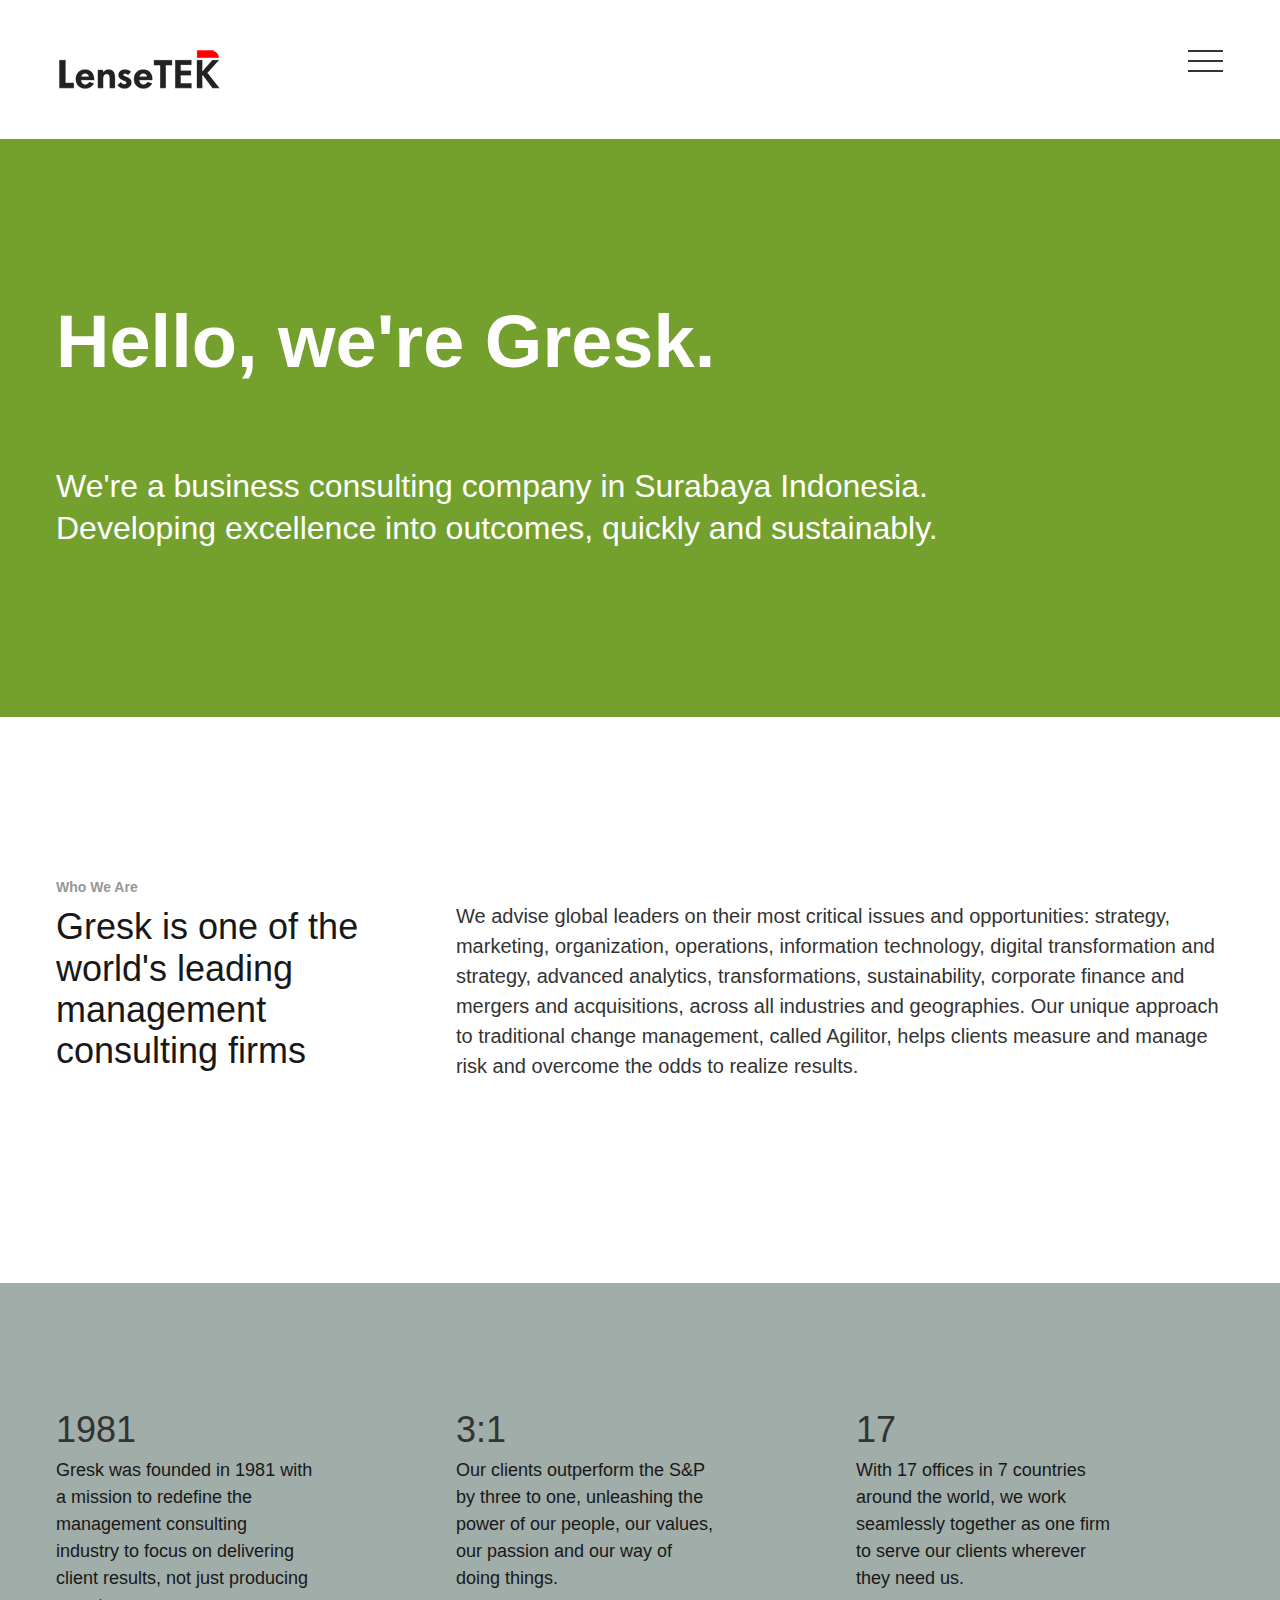
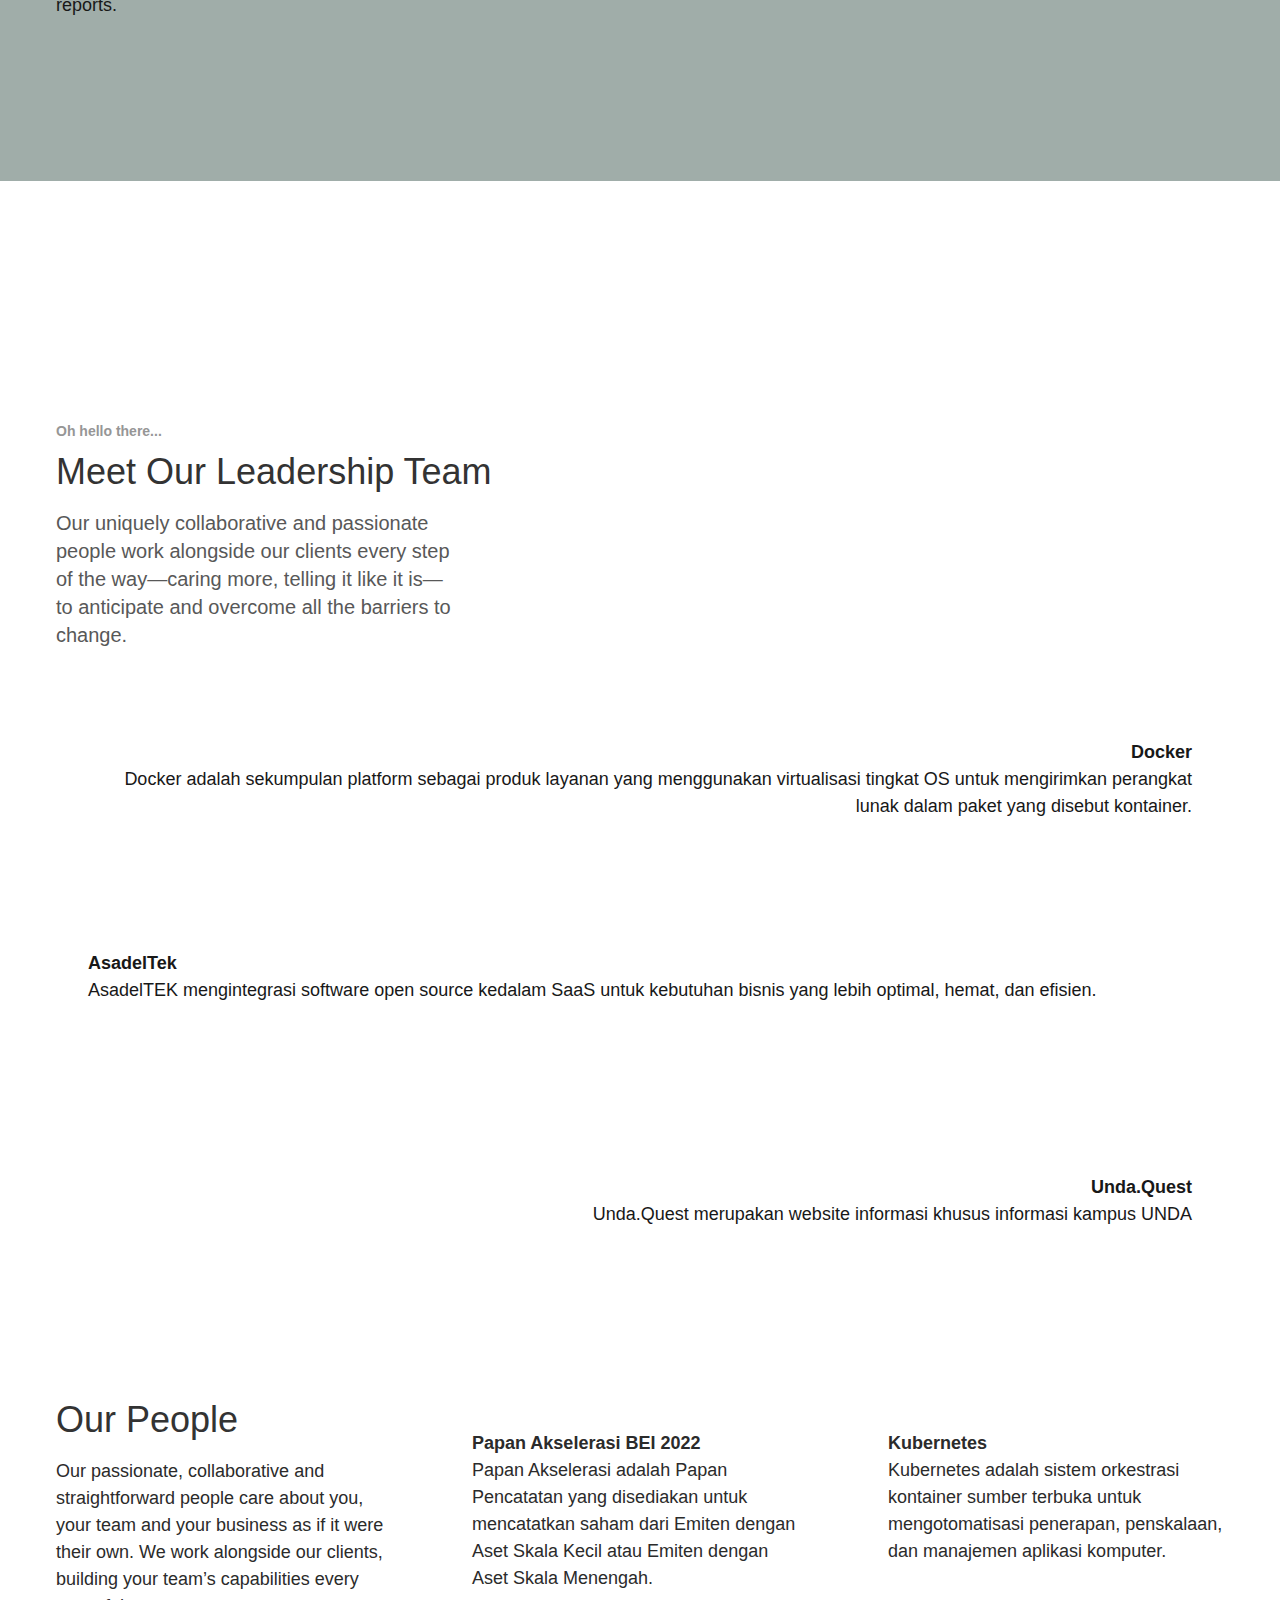
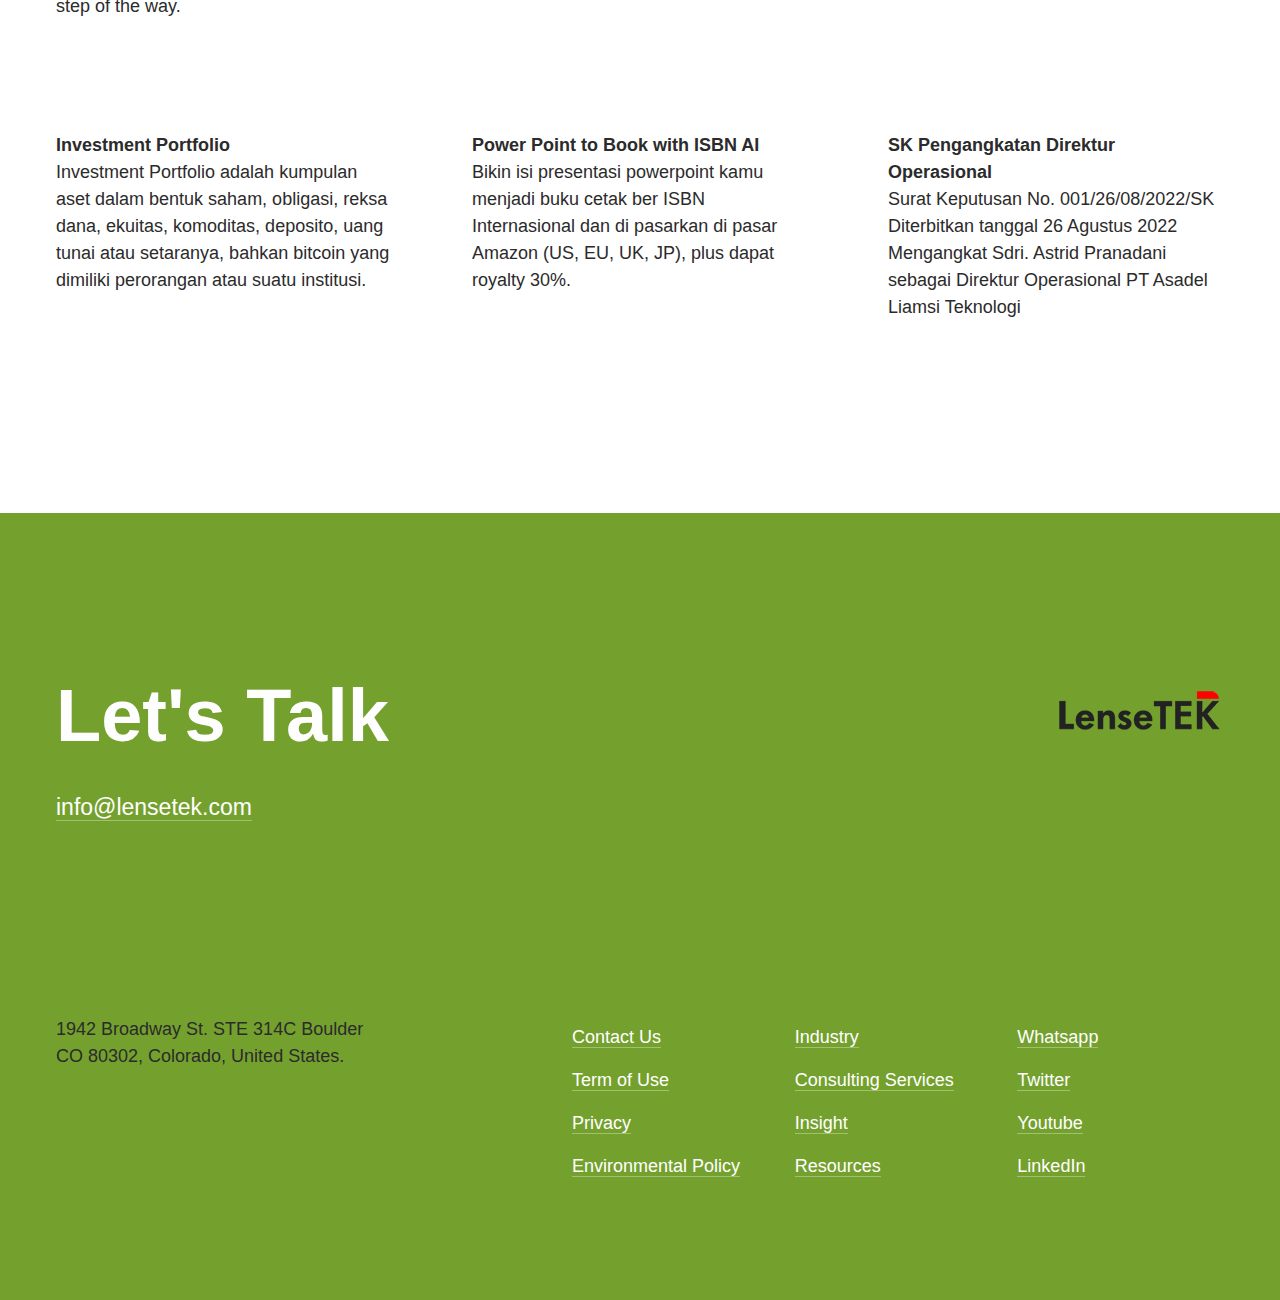
==== commit 4c1ae602: "Update about.html" ====
--- a/about.html
+++ b/about.html
@@ -175,32 +175,31 @@
         </div>
         <div class="col flex align-bottom margin-bottom-large">
           <p class="team-text align-right">
-            <span class="team-name">Max Robertssons</span><br />Worldwide
-            Managing Partner<br />New York
+            <span class="team-name">Docker</span><br />Docker adalah sekumpulan platform sebagai produk layanan yang menggunakan virtualisasi tingkat OS untuk mengirimkan perangkat lunak dalam paket yang disebut kontainer.<br />
           </p>
           <img
-            src="http://via.placeholder.com/800x450"
+            src="https://storage.googleapis.com/ekrutassets/blogs/images/000/000/326/original/docker-adalah-EKRUT.jpg"
             alt=""
             class="leadership-photo"
           />
         </div>
         <div class="col flex margin-bottom-large">
           <img
-            src="http://via.placeholder.com/800x450"
+            src="https://asadel.co.id/v1/wp-content/uploads/2022/08/logo-w-500_500.png"
             alt=""
             class="leadership-photo"
           />
           <p class="team-text">
-            <span class="team-name">Tony Shah</span><br />Chairman<br />Jakarta
+            <span class="team-name">AsadelTek</span><br />AsadelTEK mengintegrasi software open source kedalam SaaS untuk kebutuhan bisnis yang lebih optimal, hemat, dan efisien.<br />
           </p>
         </div>
         <div class="col flex margin-bottom-large">
           <p class="team-text align-right">
-            <span class="team-name">Brutus Olio</span
-            ><br />Partner<br />Singapore
+            <span class="team-name">Unda.Quest</span
+            ><br />Unda.Quest merupakan website informasi khusus informasi kampus UNDA<br />
           </p>
           <img
-            src="http://via.placeholder.com/800x450"
+            src="https://asadel.co.id/v1/wp-content/uploads/2022/08/logo-960x960.png"
             alt=""
             class="leadership-photo"
           />
@@ -218,48 +217,48 @@
             </div>
             <div class="team-item-container">
               <img
-                src="http://via.placeholder.com/340x225"
-                alt=""
-                class="team-people-photo margin-bottom"
-              />
-              <div class="team-name">Alton Hull</div>
-              <div>Partner</div>
-            </div>
-            <div class="team-item-container">
-              <img
-                src="http://via.placeholder.com/340x225"
-                alt=""
-                class="team-people-photo margin-bottom"
-              />
-              <div class="team-name">Oleg Samata</div>
-              <div>Partner</div>
-            </div>
-            <div class="team-item-container">
-              <img
-                src="http://via.placeholder.com/340x225"
-                alt=""
-                class="team-people-photo margin-bottom"
-              />
-              <div class="team-name">Jose Koller</div>
-              <div>Partner</div>
-            </div>
-            <div class="team-item-container">
-              <img
-                src="http://via.placeholder.com/340x225"
-                alt=""
-                class="team-people-photo margin-bottom"
-              />
-              <div class="team-name">Dorothy Bell</div>
-              <div>Partner</div>
-            </div>
-            <div class="team-item-container">
-              <img
-                src="http://via.placeholder.com/340x225"
-                alt=""
-                class="team-people-photo margin-bottom"
-              />
-              <div class="team-name">Louise Klahn</div>
-              <div>Partner</div>
+                src="	https://asadel.co.id/v1/wp-content/uploads/2022/09/image.png"
+                alt=""
+                class="team-people-photo margin-bottom"
+              />
+              <div class="team-name">Papan Akselerasi BEI 2022</div>
+              <div>Papan Akselerasi adalah Papan Pencatatan yang disediakan untuk mencatatkan saham dari Emiten dengan Aset Skala Kecil atau Emiten dengan Aset Skala Menengah.</div>
+            </div>
+            <div class="team-item-container">
+              <img
+                src="https://www.datamation.com/wp-content/uploads/2021/01/3-31510_svg-kubernetes-logo-hd-png-download-696x664.png"
+                alt=""
+                class="team-people-photo margin-bottom"
+              />
+              <div class="team-name">Kubernetes</div>
+              <div>Kubernetes adalah sistem orkestrasi kontainer sumber terbuka untuk mengotomatisasi penerapan, penskalaan, dan manajemen aplikasi komputer.</div>
+            </div>
+            <div class="team-item-container">
+              <img
+                src="https://www.fisdom.com/wp-content/uploads/2021/05/5-4-1.jpg"
+                alt=""
+                class="team-people-photo margin-bottom"
+              />
+              <div class="team-name">Investment Portfolio</div>
+              <div>Investment Portfolio adalah kumpulan aset dalam bentuk saham, obligasi, reksa dana, ekuitas, komoditas, deposito, uang tunai atau setaranya, bahkan bitcoin yang dimiliki perorangan atau suatu institusi. </div>
+            </div>
+            <div class="team-item-container">
+              <img
+                src="https://asadel.co.id/v1/wp-content/uploads/2023/02/Powerpoint-jadi-buku-ber-isbn-960x960.png"
+                alt=""
+                class="team-people-photo margin-bottom"
+              />
+              <div class="team-name">Power Point to Book with ISBN AI</div>
+              <div>Bikin isi presentasi powerpoint kamu menjadi buku cetak ber ISBN Internasional dan di pasarkan di pasar Amazon (US, EU, UK, JP), plus dapat royalty 30%. </div>
+            </div>
+            <div class="team-item-container">
+              <img
+                src="https://asadel.co.id/v1/wp-content/uploads/2022/08/w_blog3.jpg"
+                alt=""
+                class="team-people-photo margin-bottom"
+              />
+              <div class="team-name">SK Pengangkatan Direktur Operasional</div>
+              <div>Surat Keputusan No. 001/26/08/2022/SK Diterbitkan tanggal 26 Agustus 2022 Mengangkat Sdri. Astrid Pranadani sebagai Direktur Operasional PT Asadel Liamsi Teknologi</div>
             </div>
           </div>
         </div>
@@ -291,7 +290,7 @@
               <a href="#" class="footer-link-item">Term of Use</a>
             </div>
             <div class="footer-menu-list">
-              <a href="#" class="footer-link-item">Privacy & Policy</a>
+              <a href="#" class="footer-link-item">Privacy</a>
             </div>
             <div class="footer-menu-list">
               <a href="#" class="footer-link-item">Environmental Policy</a>
@@ -334,11 +333,7 @@
               >
             </div>
             <div class="footer-menu-list">
-              <a
-                href="https://id.linkedin.com/company/asadeltek"
-                class="footer-link-item"
-                >LinkedIn</a
-              >
+              <a href="#" class="footer-link-item">LinkedIn</a>
             </div>
           </div>
         </div>
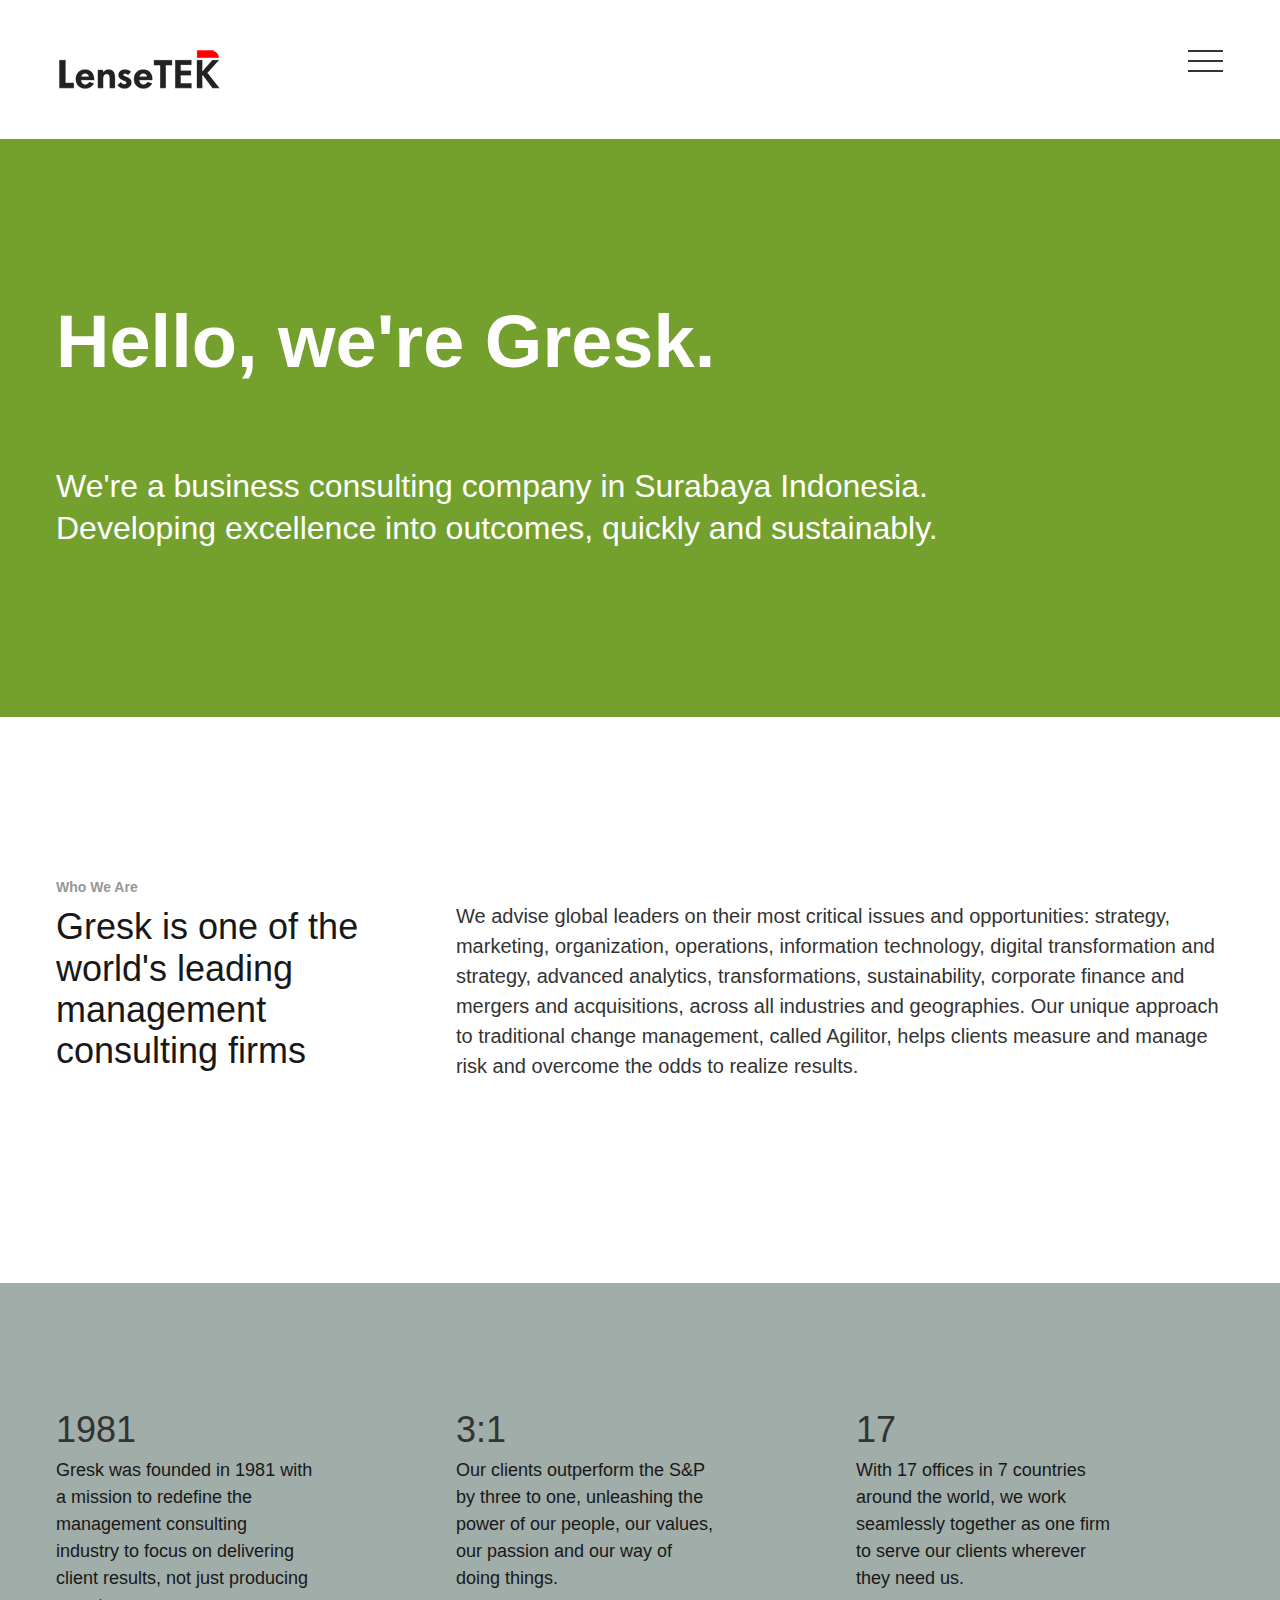
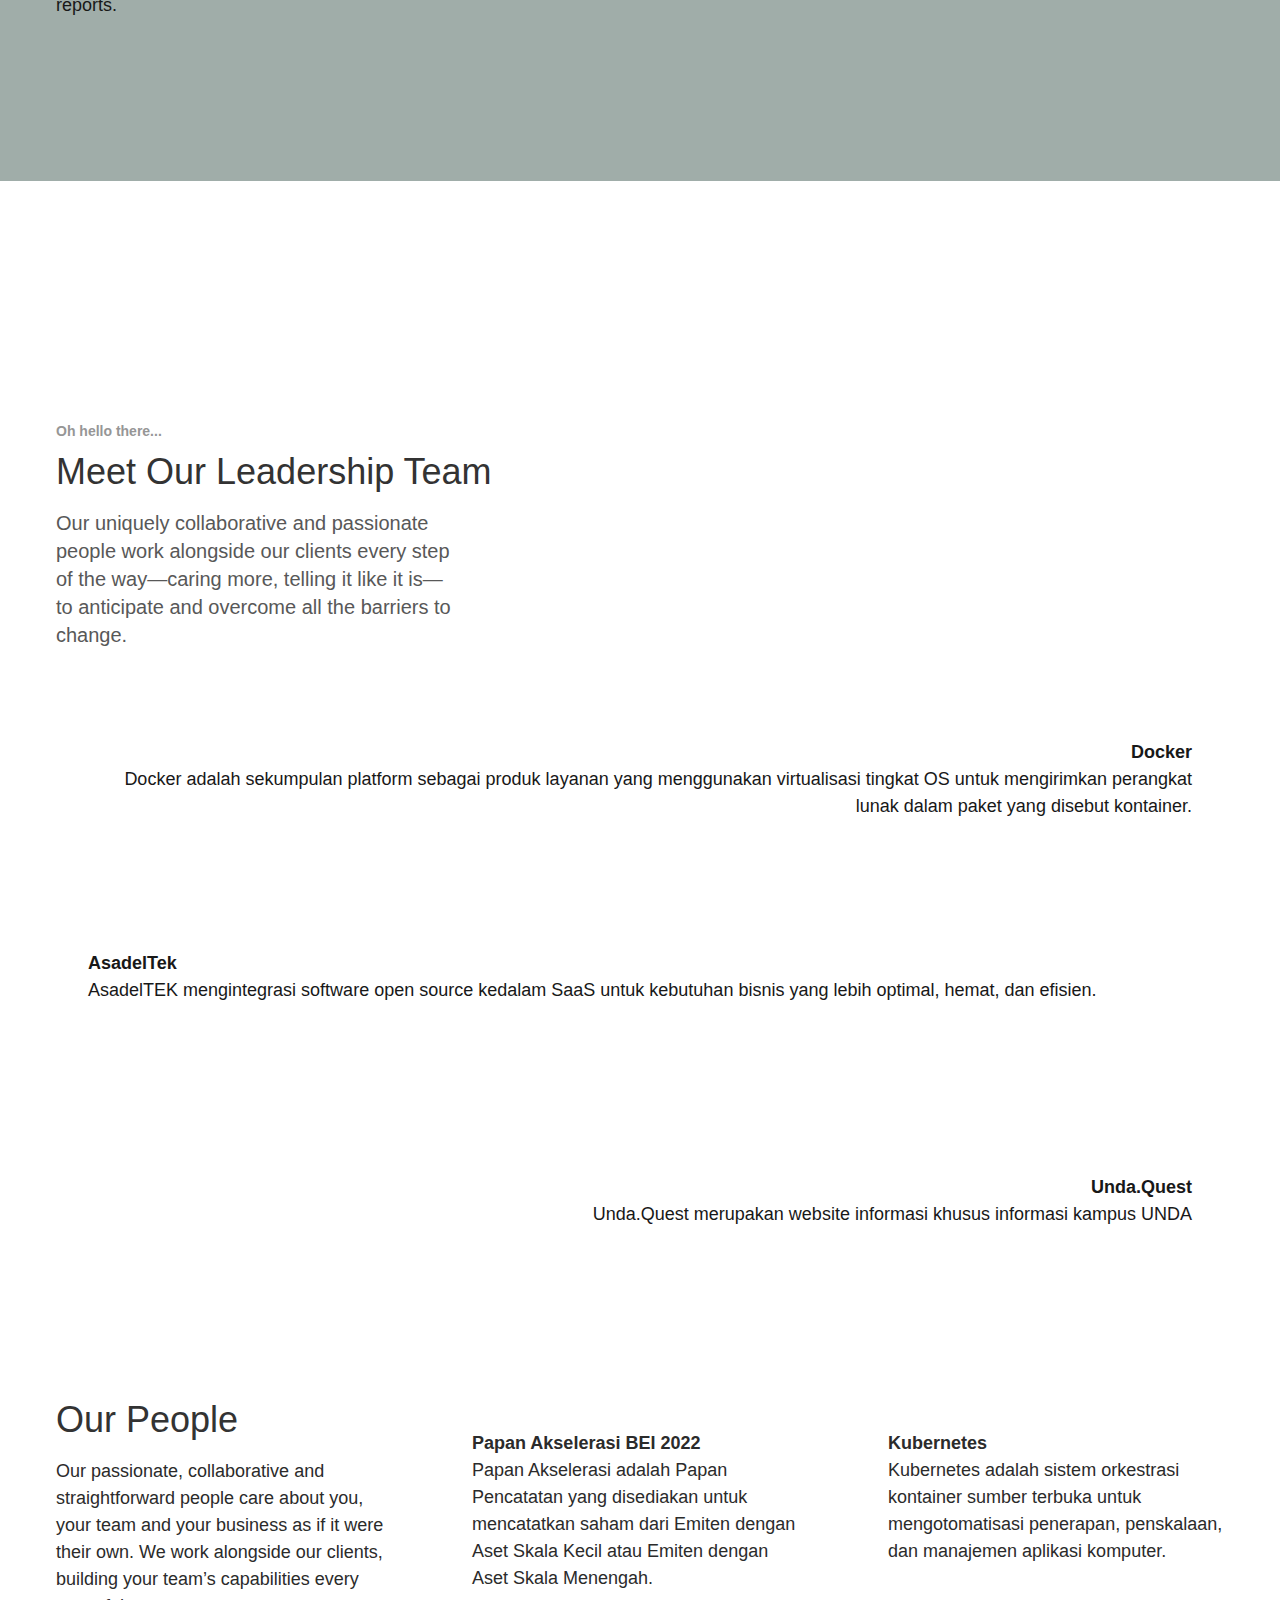
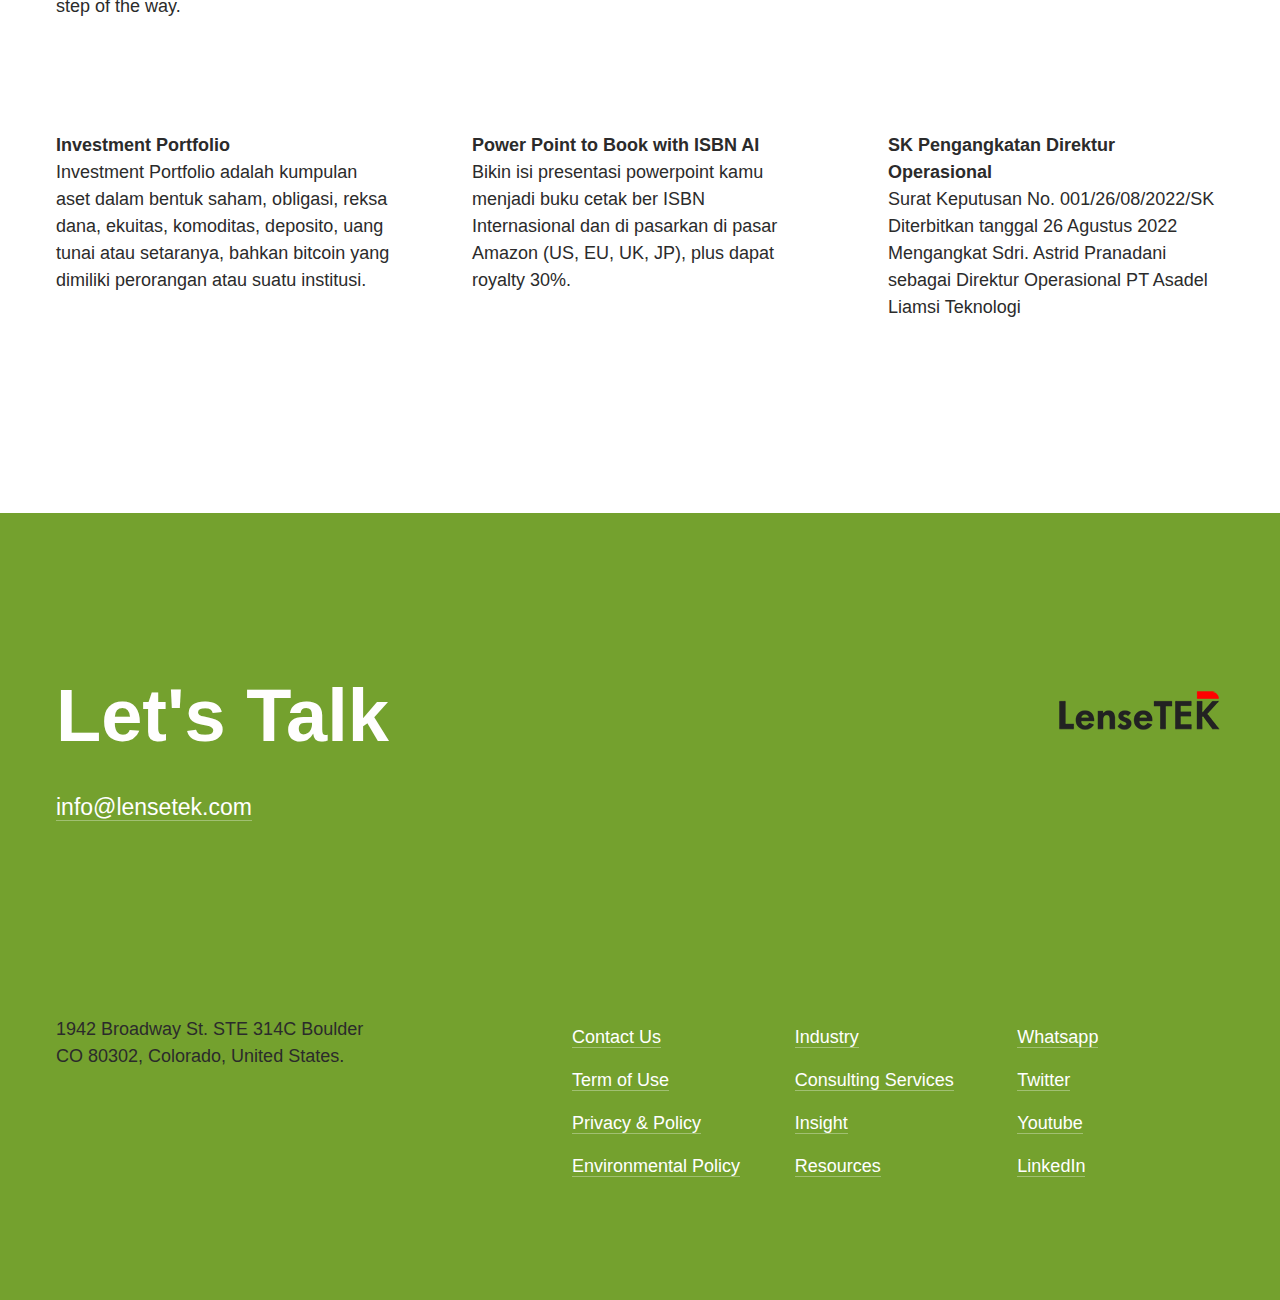
==== commit e2ad1bd8: "Merge branch 'main' of https://github.com/AkbarSkuyyy/LenseTEK" ====
--- a/about.html
+++ b/about.html
@@ -290,7 +290,7 @@
               <a href="#" class="footer-link-item">Term of Use</a>
             </div>
             <div class="footer-menu-list">
-              <a href="#" class="footer-link-item">Privacy</a>
+              <a href="#" class="footer-link-item">Privacy & Policy</a>
             </div>
             <div class="footer-menu-list">
               <a href="#" class="footer-link-item">Environmental Policy</a>
@@ -333,7 +333,11 @@
               >
             </div>
             <div class="footer-menu-list">
-              <a href="#" class="footer-link-item">LinkedIn</a>
+              <a
+                href="https://id.linkedin.com/company/asadeltek"
+                class="footer-link-item"
+                >LinkedIn</a
+              >
             </div>
           </div>
         </div>
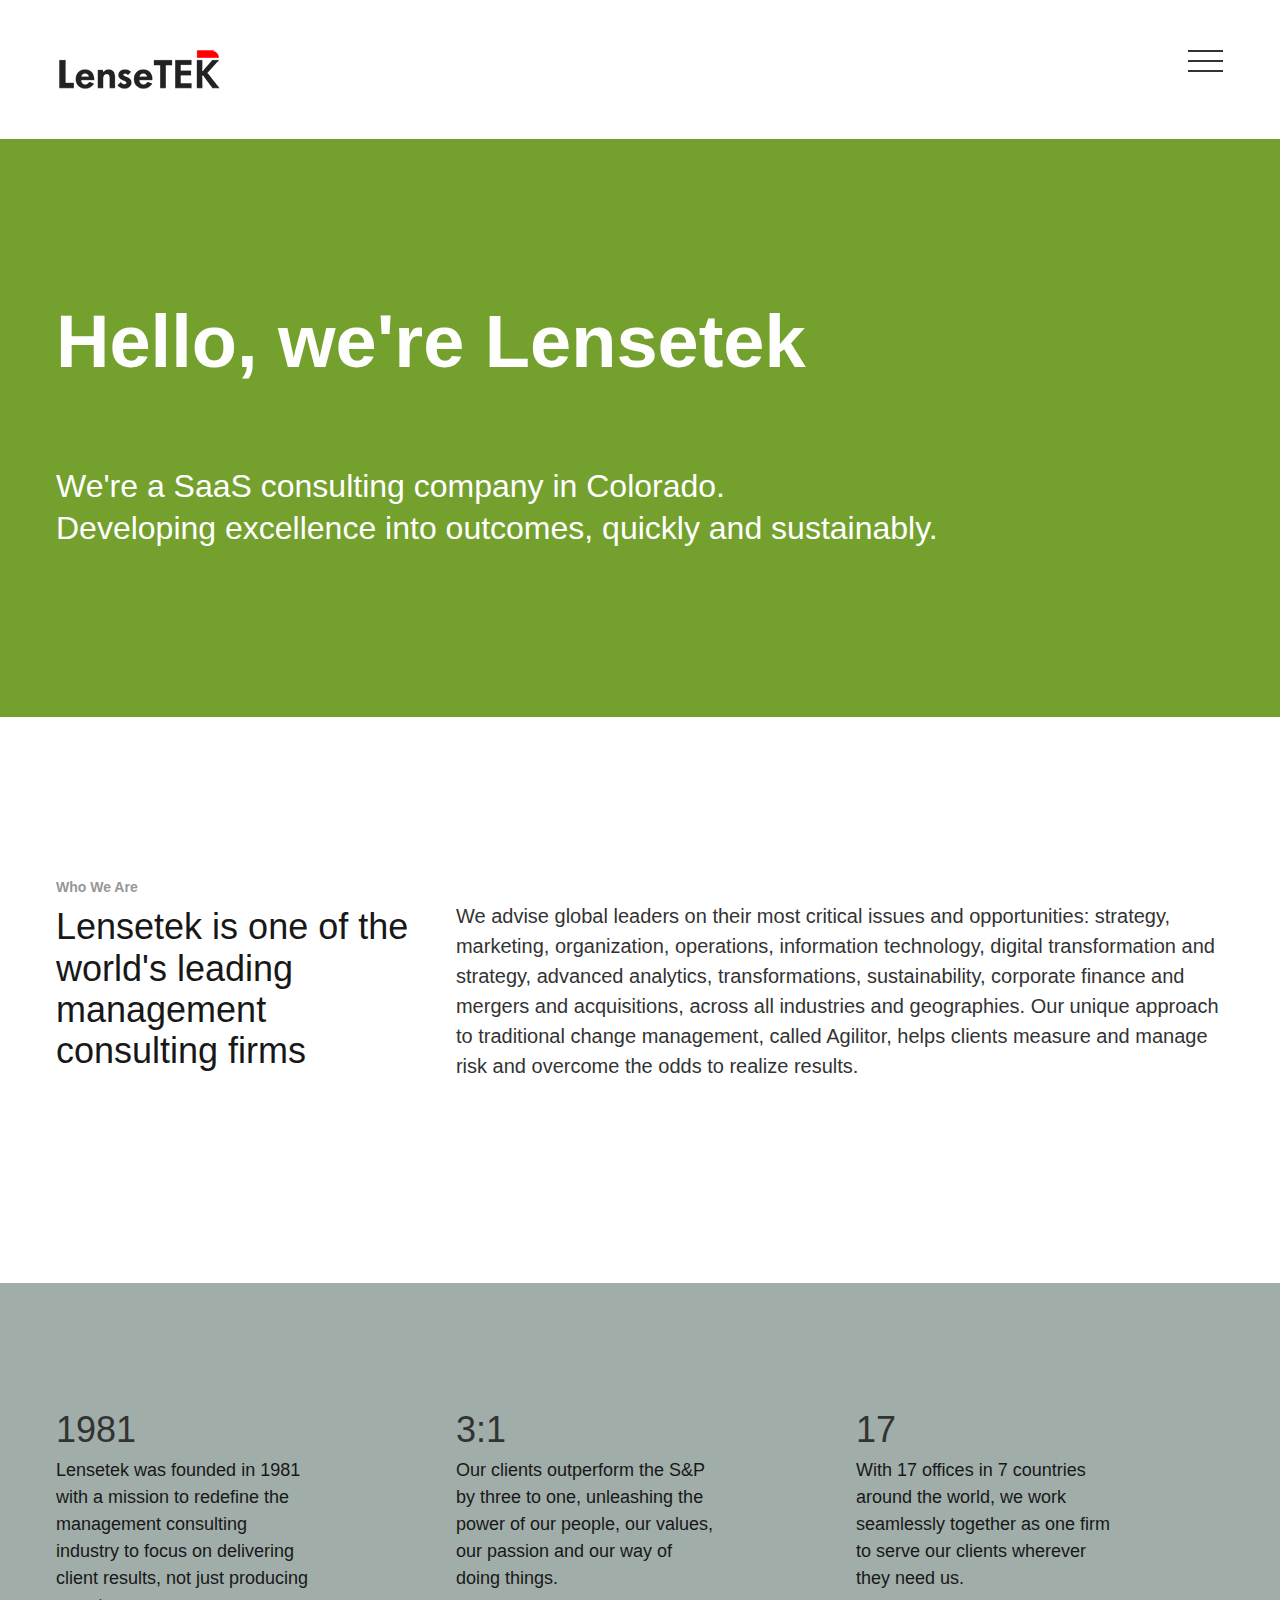
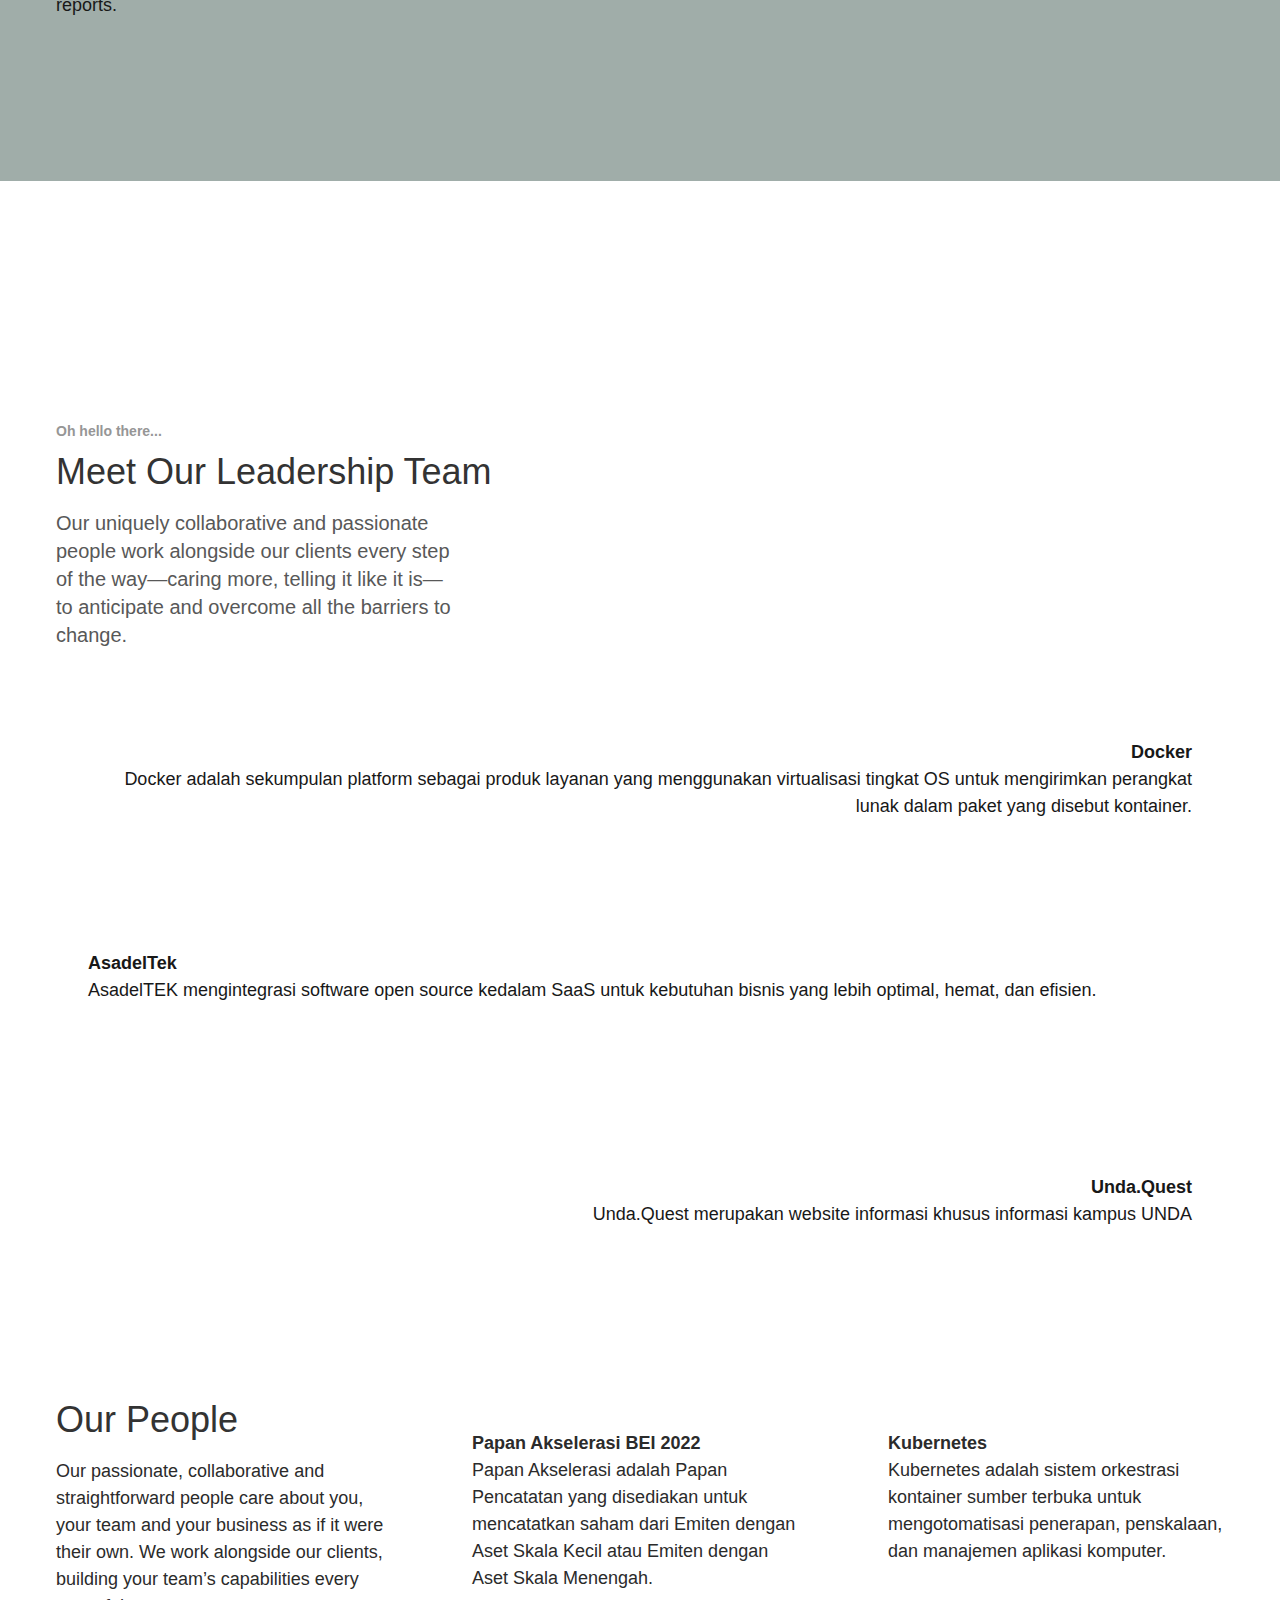
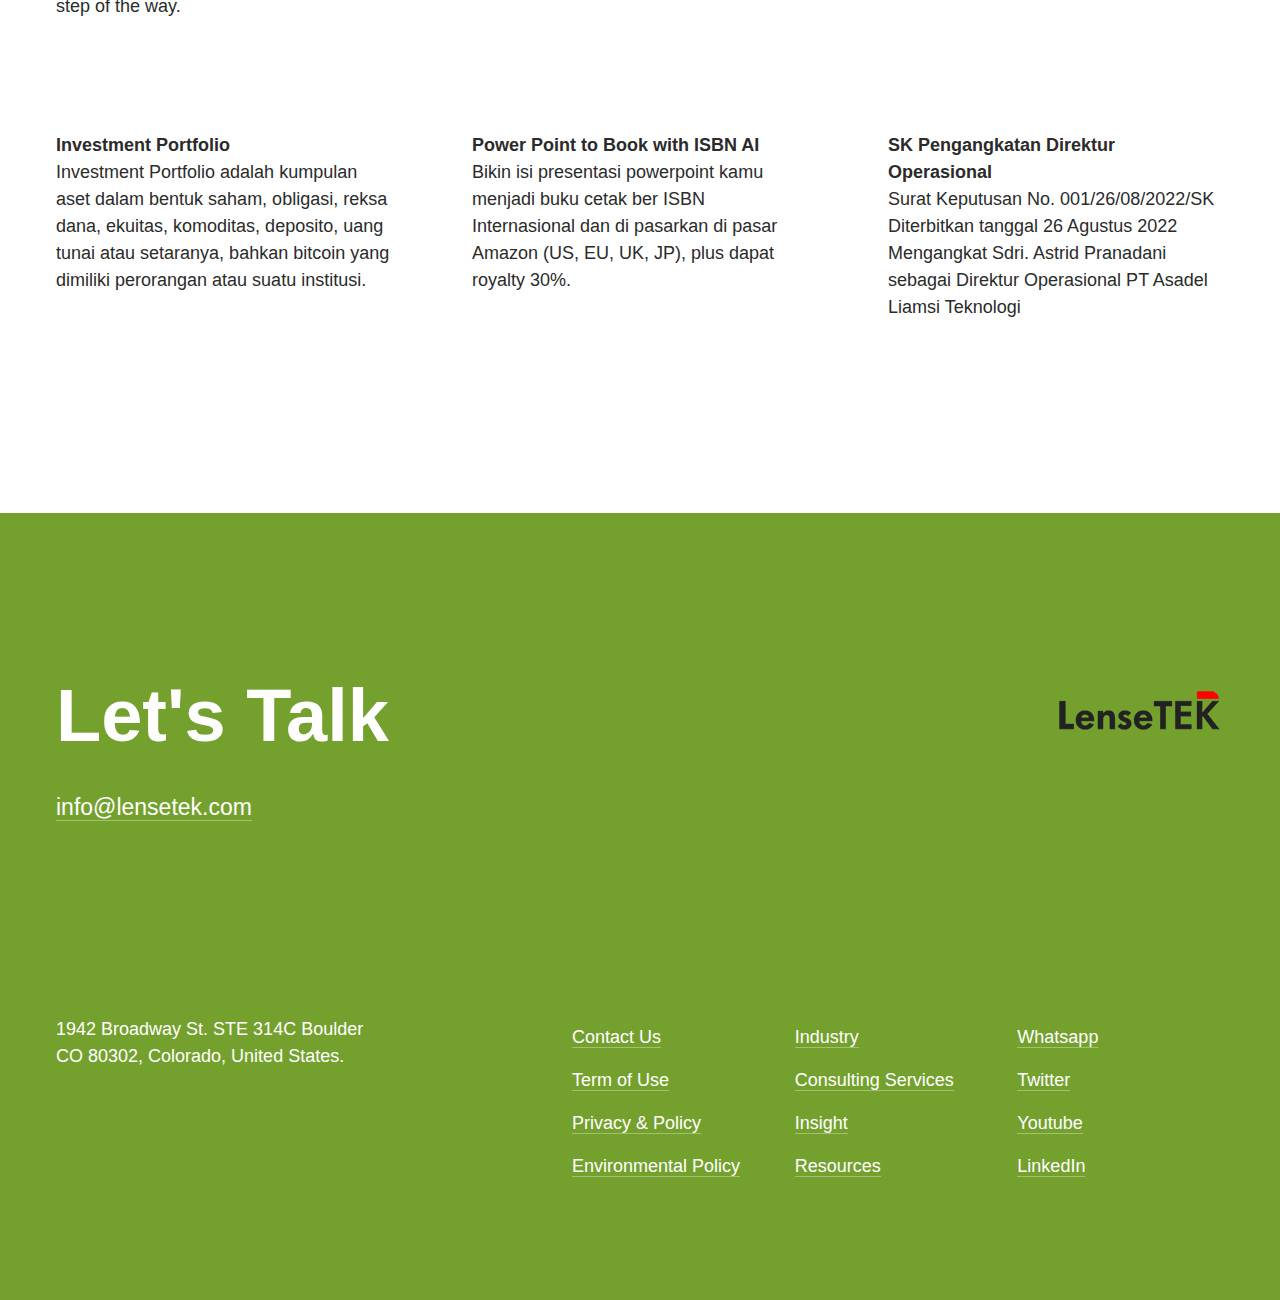
==== commit be06cf1b: "Update about.html" ====
--- a/about.html
+++ b/about.html
@@ -83,13 +83,13 @@
     <div class="header-section">
       <div class="container header-container">
         <div class="col">
-          <h1 class="heading-beta">Hello, we&#x27;re Gresk.</h1>
+          <h1 class="heading-beta">Hello, we&#x27;re Lensetek</h1>
         </div>
       </div>
       <div class="container">
         <div class="col lg-12">
           <div class="ultra-big-fat-paragraph">
-            We&#x27;re a business consulting company in Surabaya Indonesia.<br />Developing
+            We&#x27;re a SaaS consulting company in Colorado.<br />Developing
             excellence into outcomes, quickly and sustainably.
           </div>
         </div>
@@ -100,7 +100,7 @@
         <div class="col lg-4">
           <div class="pre-title">Who We Are</div>
           <p class="heading-2">
-            Gresk is one of the world&#x27;s leading management consulting firms
+            Lensetek is one of the world&#x27;s leading management consulting firms
           </p>
         </div>
         <div class="col flow">
@@ -128,7 +128,7 @@
               1981
             </div>
             <p class="short-description">
-              Gresk was founded in 1981 with a mission to redefine the
+              Lensetek was founded in 1981 with a mission to redefine the
               management consulting industry to focus on delivering client
               results, not just producing reports.
             </p>
@@ -276,7 +276,7 @@
       </div>
       <div class="container">
         <div class="col flow">
-          <div>
+          <div class="foot">
             1942 Broadway St. STE 314C Boulder<br />CO 80302, Colorado, United
             States.
           </div>
--- a/css/gresk.webflow.css
+++ b/css/gresk.webflow.css
@@ -11,7 +11,7 @@
 }
 
 body {
-  font-family: 'Gothic A1', sans-serif;
+  font-family: "Gothic A1", sans-serif;
   color: #2b2b2b;
   font-size: 18px;
   line-height: 1.5;
@@ -445,7 +445,7 @@
 }
 
 .heading-alpha {
-  font-family: 'Gothic A1', sans-serif;
+  font-family: "Gothic A1", sans-serif;
   color: #333;
   font-size: 105px;
   line-height: 1;
@@ -453,7 +453,7 @@
 }
 
 .heading-beta {
-  font-family: 'Gothic A1', sans-serif;
+  font-family: "Gothic A1", sans-serif;
   color: #fffefe;
   font-size: 74px;
   line-height: 1.15;
@@ -482,7 +482,7 @@
 }
 
 .heading-omega {
-  font-family: 'Gothic A1', sans-serif;
+  font-family: "Gothic A1", sans-serif;
   color: #333;
   font-size: 46px;
   line-height: 1.15;
@@ -541,7 +541,7 @@
   display: block;
   width: 400px;
   padding: 40px;
-  background-color: #74A12E;
+  background-color: #254a0c;
   color: #fff;
 }
 
@@ -678,7 +678,7 @@
   -webkit-flex: 0 80%;
   -ms-flex: 0 80%;
   flex: 0 80%;
-  font-family: 'Gothic A1', sans-serif;
+  font-family: "Gothic A1", sans-serif;
   font-size: 67px;
   line-height: 1.2;
   font-weight: 900;
@@ -691,7 +691,7 @@
 
 .section.section-footer {
   padding-top: 160px;
-  background-color: #74A12E;
+  background-color: #74a12e;
 }
 
 .section.padding-bottom-double {
@@ -796,7 +796,7 @@
 }
 
 .heading-4 {
-  font-family: 'Gothic A1', sans-serif;
+  font-family: "Gothic A1", sans-serif;
 }
 
 .pre-title {
@@ -976,7 +976,7 @@
 
 .testimonial-quote {
   margin-bottom: 40px;
-  font-family: 'Gothic A1', sans-serif;
+  font-family: "Gothic A1", sans-serif;
   color: #4b4b4b;
   font-size: 23px;
   line-height: 1.4;
@@ -1076,7 +1076,6 @@
 }
 
 .foot {
-  
   color: #ffffff;
 }
 
@@ -1097,7 +1096,7 @@
   top: 0%;
   right: auto;
   bottom: auto;
-  font-family: Arial, 'Helvetica Neue', Helvetica, sans-serif;
+  font-family: Arial, "Helvetica Neue", Helvetica, sans-serif;
   color: #b2c7df;
   font-size: 200px;
   line-height: 0.6;
@@ -1108,7 +1107,7 @@
   margin-top: -60px;
   padding-top: 120px;
   padding-bottom: 120px;
-  background-color: #74A12E;
+  background-color: #74a12e;
 }
 
 .team-text {
@@ -1148,7 +1147,7 @@
 }
 
 .fact-numbers {
-  font-family: 'Gothic A1', sans-serif;
+  font-family: "Gothic A1", sans-serif;
   color: #333;
   font-size: 36px;
 }
@@ -1379,7 +1378,7 @@
 }
 
 .contact-field:focus {
-  border-bottom-color: #74A12E;
+  border-bottom-color: #74a12e;
 }
 
 .contact-field.select-field {
@@ -1397,7 +1396,7 @@
   padding-right: 32px;
   padding-left: 32px;
   border-radius: 5px;
-  background-color: #74A12E;
+  background-color: #74a12e;
   color: #333;
   font-size: 15px;
   font-weight: 700;
